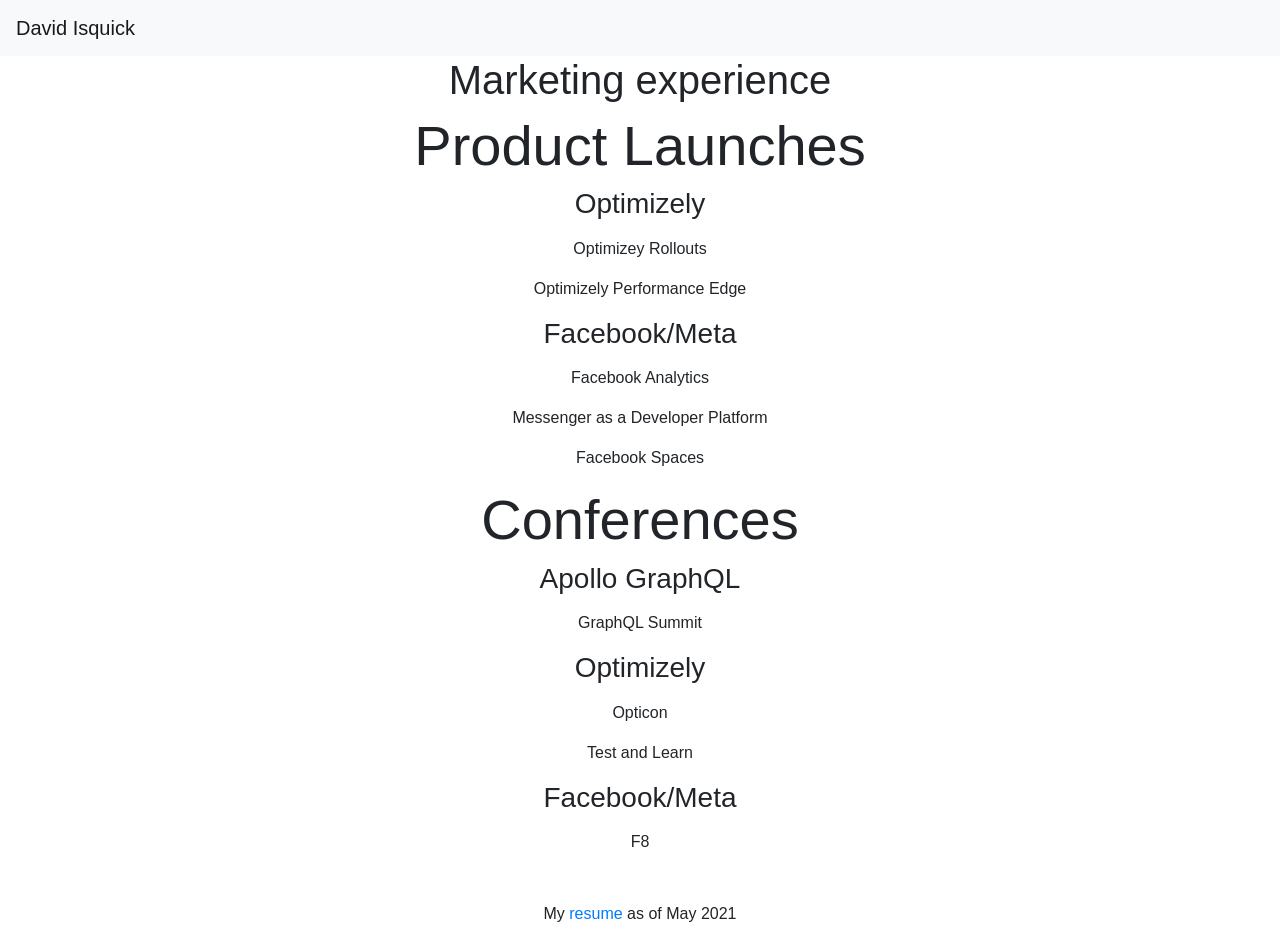
==== portfolio.html @ 33e8e1e3 "Update portfolio.html" ====
<!DOCTYPE html>
<html lang="en-US">
<head>
<title>David Isquick - Product Marketing Leader - Portfolio</title>
<meta charset="UTF-8">
<meta name="viewport" content="width=device-width, initial-scale=1">

<link rel="canonical" href="http://davidisquick.com/" />

<!-- Jetpack Open Graph Tags -->
<meta property="og:type" content="website" />
<meta property="og:title" content="David Isquick" />
<meta property="og:url" content="http://davidisquick.com/" />
<meta property="og:site_name" content="David Isquick" />
<meta property="og:image" content="/opengraph.jpg" />
<meta property="og:locale" content="en_US" />
 <!-- Bootstrap CSS -->
 <link rel="stylesheet" href="https://cdn.jsdelivr.net/npm/bootstrap@4.6.1/dist/css/bootstrap.min.css" integrity="sha384-zCbKRCUGaJDkqS1kPbPd7TveP5iyJE0EjAuZQTgFLD2ylzuqKfdKlfG/eSrtxUkn" crossorigin="anonymous"> 
<nav class="navbar navbar-light bg-light">
    <a class="navbar-brand" href="/">David Isquick</a>
    <!--  <a class="nav-link" href="#">My work</a> -->

  </nav>
<!-- Global site tag (gtag.js) - Google Analytics -->
<script async src="https://www.googletagmanager.com/gtag/js?id=G-Y3Y4WD82JZ"></script>
<script>
  window.dataLayer = window.dataLayer || [];
  function gtag(){dataLayer.push(arguments);}
  gtag('js', new Date());

  gtag('config', 'G-Y3Y4WD82JZ');
</script>
</head>
<body>
	<div class="container-fluid">
        <div class="row">
            <div class="col-lg text-center">
		    <h1> Marketing experience</h1>
		    
		    <h2 class="display-4">Product Launches</h2>
		 
		    
		    <h3>Optimizely</h3>
		    <p class="mt-3">Optimizey Rollouts<br /></p>
		    <p class="mt-3">Optimizely Performance Edge <br /></p>
		    
		    <h3>Facebook/Meta</h3>
		    <p class="mt-3">Facebook Analytics<br /></p>
		    <p class="mt-3">Messenger as a Developer Platform<br /></p>
		    <p class="mt-3">Facebook Spaces <br /></p>
		    
		    <h2 class="display-4">Conferences</h1>
		    
		    <h3>Apollo GraphQL</h2>
		    <p class="mt-3">GraphQL Summit<br /></p>
		 
		    
		    <h3>Optimizely</h2>
		    <p class="mt-3">Opticon<br /></p>
		    <p class="mt-3">Test and Learn <br /></p>
		    
		    <h3>Facebook/Meta</h2>
		    <p class="mt-3">F8<br /></p>


       
			<p class="mt-5">My <a href="/isquick-resume-may-2021.pdf" target="_blank">resume</a> as of May 2021</p>
            </div>
        </div>
  </div>
    <!-- Optional JavaScript -->
    <!-- jQuery first, then Popper.js, then Bootstrap JS -->
    <script src="https://code.jquery.com/jquery-3.3.1.slim.min.js" integrity="sha384-q8i/X+965DzO0rT7abK41JStQIAqVgRVzpbzo5smXKp4YfRvH+8abtTE1Pi6jizo" crossorigin="anonymous"></script>
    <script src="https://cdn.jsdelivr.net/npm/popper.js@1.14.7/dist/umd/popper.min.js" integrity="sha384-UO2eT0CpHqdSJQ6hJty5KVphtPhzWj9WO1clHTMGa3JDZwrnQq4sF86dIHNDz0W1" crossorigin="anonymous"></script>
    <script src="https://cdn.jsdelivr.net/npm/bootstrap@4.3.1/dist/js/bootstrap.min.js" integrity="sha384-JjSmVgyd0p3pXB1rRibZUAYoIIy6OrQ6VrjIEaFf/nJGzIxFDsf4x0xIM+B07jRM" crossorigin="anonymous"></script>
 
</body>
</html>
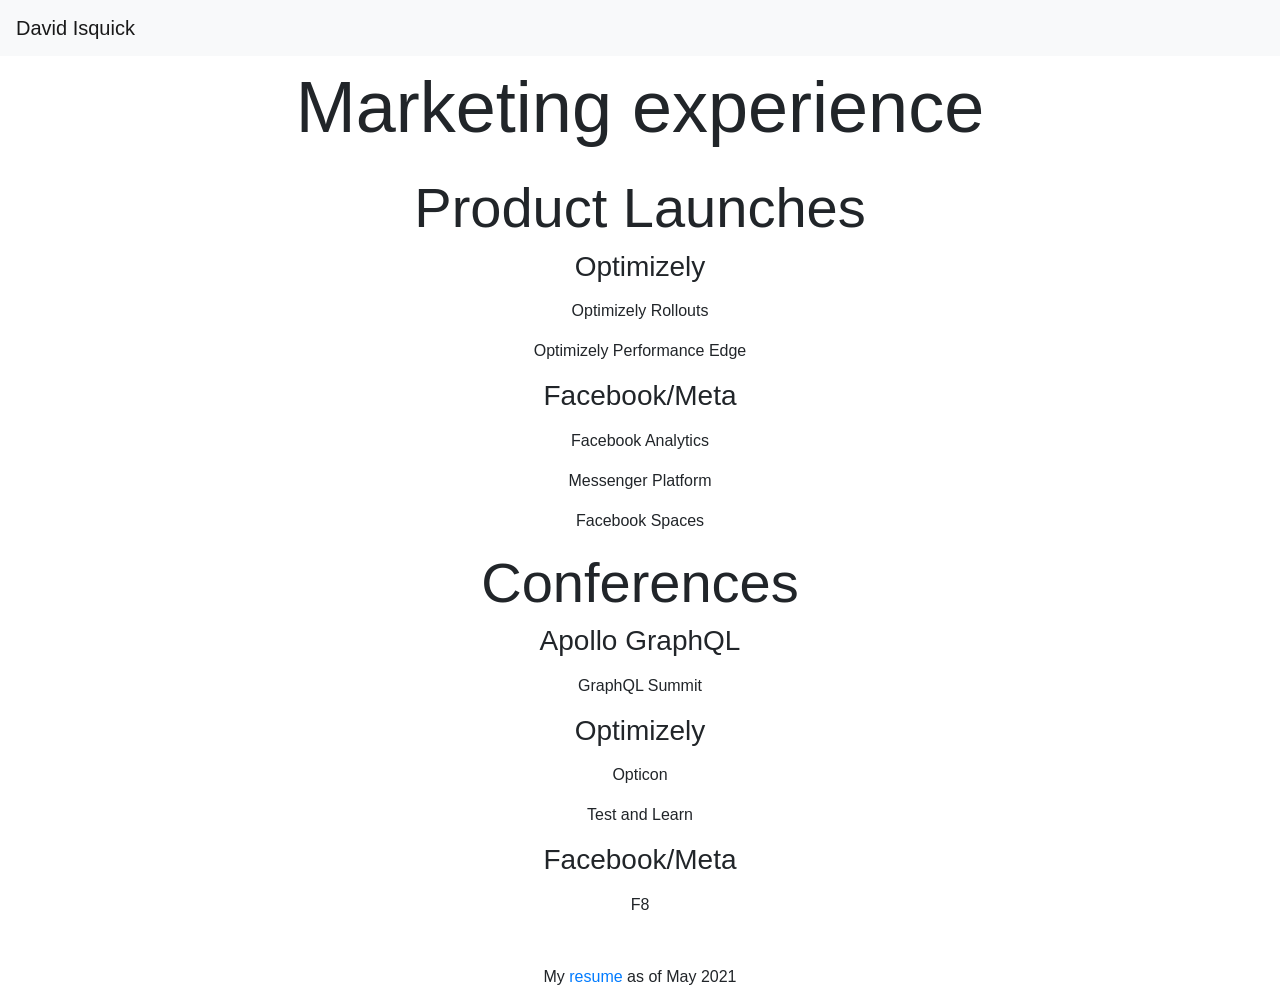
==== commit 5f36b75a: "Update portfolio.html" ====
--- a/portfolio.html
+++ b/portfolio.html
@@ -36,18 +36,17 @@
 	<div class="container-fluid">
         <div class="row">
             <div class="col-lg text-center">
-		    <h1> Marketing experience</h1>
-		    
-		    <h2 class="display-4">Product Launches</h2>
+		    <h1 class="display-3 mt-2"> Marketing experience</h1>		    
+		    <h2 class="display-4 mt-4">Product Launches</h2>
 		 
 		    
 		    <h3>Optimizely</h3>
-		    <p class="mt-3">Optimizey Rollouts<br /></p>
+		    <p class="mt-3">Optimizely Rollouts<br /></p>
 		    <p class="mt-3">Optimizely Performance Edge <br /></p>
 		    
 		    <h3>Facebook/Meta</h3>
 		    <p class="mt-3">Facebook Analytics<br /></p>
-		    <p class="mt-3">Messenger as a Developer Platform<br /></p>
+		    <p class="mt-3">Messenger Platform<br /></p>
 		    <p class="mt-3">Facebook Spaces <br /></p>
 		    
 		    <h2 class="display-4">Conferences</h1>
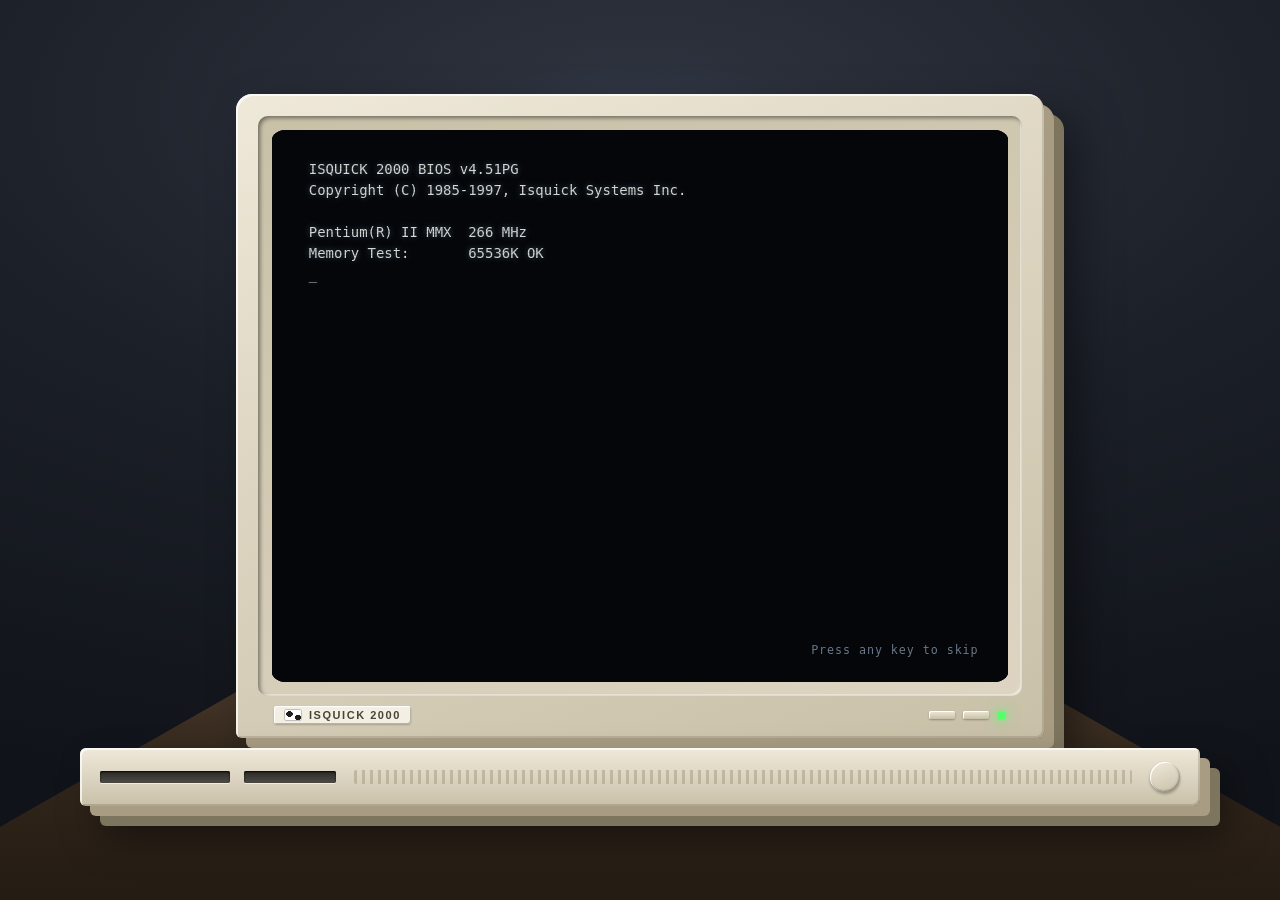
==== commit 94cbf640: "Replace site with retro desktop design - New index.html and portfolio.html driven by retro.css and d" ====
--- a/portfolio.html
+++ b/portfolio.html
@@ -1,78 +1,345 @@
-
 <!DOCTYPE html>
 <html lang="en-US">
 <head>
-<title>David Isquick - Product Marketing Leader - Portfolio</title>
 <meta charset="UTF-8">
 <meta name="viewport" content="width=device-width, initial-scale=1">
-
-<link rel="canonical" href="http://davidisquick.com/" />
-
-<!-- Jetpack Open Graph Tags -->
+<title>Portfolio — David Isquick</title>
+<meta name="description" content="Product marketing work by David Isquick: GTM launches and programs at Mintlify, Roblox, Apollo GraphQL, Optimizely, and Facebook.">
+
+<link rel="canonical" href="https://www.davidisquick.com/portfolio" />
+<link rel="icon" href="data:image/svg+xml,<svg xmlns='http://www.w3.org/2000/svg' viewBox='0 0 32 32'><rect width='32' height='32' fill='%23008080'/><rect x='4' y='6' width='24' height='16' rx='1' fill='%23ded9ca'/><rect x='6' y='8' width='20' height='12' fill='%232a6fb0'/><rect x='12' y='23' width='8' height='3' fill='%23ded9ca'/></svg>">
+
 <meta property="og:type" content="website" />
-<meta property="og:title" content="David Isquick" />
-<meta property="og:url" content="http://davidisquick.com/" />
+<meta property="og:title" content="Portfolio — David Isquick" />
+<meta property="og:description" content="GTM launches and programs at Mintlify, Roblox, Apollo GraphQL, Optimizely, and Facebook." />
+<meta property="og:url" content="https://www.davidisquick.com/portfolio" />
 <meta property="og:site_name" content="David Isquick" />
-<meta property="og:image" content="/opengraph.jpg" />
+<meta property="og:image" content="https://www.davidisquick.com/opengraph.jpg" />
 <meta property="og:locale" content="en_US" />
- <!-- Bootstrap CSS -->
- <link rel="stylesheet" href="https://cdn.jsdelivr.net/npm/bootstrap@4.6.1/dist/css/bootstrap.min.css" integrity="sha384-zCbKRCUGaJDkqS1kPbPd7TveP5iyJE0EjAuZQTgFLD2ylzuqKfdKlfG/eSrtxUkn" crossorigin="anonymous"> 
-<nav class="navbar navbar-light bg-light">
-    <a class="navbar-brand" href="/">David Isquick</a>
-    <!--  <a class="nav-link" href="#">My work</a> -->
-
-  </nav>
-<!-- Global site tag (gtag.js) - Google Analytics -->
+
+<link rel="stylesheet" href="retro.css">
+
 <script async src="https://www.googletagmanager.com/gtag/js?id=G-Y3Y4WD82JZ"></script>
 <script>
   window.dataLayer = window.dataLayer || [];
   function gtag(){dataLayer.push(arguments);}
   gtag('js', new Date());
-
   gtag('config', 'G-Y3Y4WD82JZ');
 </script>
 </head>
-<body>
-	<div class="container-fluid">
-        <div class="row">
-            <div class="col-lg text-center">
-		    <h1 class="display-3 mt-2"> Marketing experience</h1>		    
-		    <h2 class="display-4 mt-4">Product Launches</h2>
-		 
-		    
-		    <h3>Optimizely</h3>
-		    <p class="mt-3">Optimizely Rollouts<br /></p>
-		    <p class="mt-3">Optimizely Performance Edge <br /></p>
-		    
-		    <h3>Facebook/Meta</h3>
-		    <p class="mt-3">Facebook Analytics<br /></p>
-		    <p class="mt-3">Messenger Platform<br /></p>
-		    <p class="mt-3">Facebook Spaces <br /></p>
-		    
-		    <h2 class="display-4">Conferences</h1>
-		    
-		    <h3>Apollo GraphQL</h2>
-		    <p class="mt-3">GraphQL Summit<br /></p>
-		 
-		    
-		    <h3>Optimizely</h2>
-		    <p class="mt-3">Opticon<br /></p>
-		    <p class="mt-3">Test and Learn <br /></p>
-		    
-		    <h3>Facebook/Meta</h2>
-		    <p class="mt-3">F8<br /></p>
-
-
-       
-			<p class="mt-5">My <a href="/isquick-resume-may-2021.pdf" target="_blank">resume</a> as of May 2021</p>
-            </div>
-        </div>
-  </div>
-    <!-- Optional JavaScript -->
-    <!-- jQuery first, then Popper.js, then Bootstrap JS -->
-    <script src="https://code.jquery.com/jquery-3.3.1.slim.min.js" integrity="sha384-q8i/X+965DzO0rT7abK41JStQIAqVgRVzpbzo5smXKp4YfRvH+8abtTE1Pi6jizo" crossorigin="anonymous"></script>
-    <script src="https://cdn.jsdelivr.net/npm/popper.js@1.14.7/dist/umd/popper.min.js" integrity="sha384-UO2eT0CpHqdSJQ6hJty5KVphtPhzWj9WO1clHTMGa3JDZwrnQq4sF86dIHNDz0W1" crossorigin="anonymous"></script>
-    <script src="https://cdn.jsdelivr.net/npm/bootstrap@4.3.1/dist/js/bootstrap.min.js" integrity="sha384-JjSmVgyd0p3pXB1rRibZUAYoIIy6OrQ6VrjIEaFf/nJGzIxFDsf4x0xIM+B07jRM" crossorigin="anonymous"></script>
- 
+<body data-page="portfolio">
+
+<h1 class="visually-hidden">Portfolio — David Isquick</h1>
+
+<noscript>
+	<div class="noscript">
+		<h2>Portfolio — David Isquick</h2>
+		<p><strong>Mintlify.</strong> GTM launch framework with tiering models and lifecycle milestones;
+		positioning and keynote content for tier-1 campaigns including the 2026 State of Knowledge Report;
+		messaging and GTM for the AI pricing rollout.</p>
+		<p><strong>Roblox.</strong> GTM for the generative AI suite including the AI Assistant, with 3X
+		year-over-year adoption growth; RDC Creator Keynote content strategy at a record 98% satisfaction.</p>
+		<p><strong>Apollo GraphQL.</strong> Enterprise GTM motion, pitch deck, and outreach sequences that
+		drove 4X revenue in two years; GraphQL Summit as the top pipeline driver.</p>
+		<p><strong>Optimizely.</strong> Launched Optimizely Rollouts and grew it 619% year over year;
+		first developer marketing hire.</p>
+		<p><strong>Facebook.</strong> Grew Facebook Analytics past 800K users; launched Facebook Spaces.</p>
+		<p><a href="index.html">Home</a> &middot; <a href="resume.pdf">Resume (PDF)</a></p>
+	</div>
+</noscript>
+
+<div class="scene">
+	<div class="rig">
+		<div class="monitor">
+			<div class="monitor__bezel">
+				<div class="screen">
+
+					<section class="layer boot" id="boot" aria-label="System startup">
+						<pre class="boot__text" id="boot-text"></pre>
+						<p class="boot__skip">Press any key to skip</p>
+					</section>
+
+					<section class="layer splash" id="splash" hidden aria-label="Loading">
+						<p class="splash__logo">Isquick<span>96</span></p>
+						<p class="splash__sub">Product Marketing Edition</p>
+						<div class="splash__bar"><div class="splash__fill" id="splash-fill"></div></div>
+					</section>
+
+					<section class="layer desktop" id="desktop" hidden aria-label="Desktop"></section>
+
+					<div class="crt" aria-hidden="true"></div>
+				</div>
+			</div>
+
+			<div class="monitor__chin">
+				<span class="badge"><span class="badge__cow" aria-hidden="true"></span>Isquick 2000</span>
+				<span class="knobs" aria-hidden="true">
+					<span class="knob"></span>
+					<span class="knob"></span>
+					<span class="led"></span>
+				</span>
+			</div>
+		</div>
+
+		<div class="case" aria-hidden="true">
+			<span class="drives">
+				<span class="slot slot--cd"></span>
+				<span class="slot slot--floppy"></span>
+			</span>
+			<span class="vents"></span>
+			<span class="power-btn"></span>
+		</div>
+	</div>
+</div>
+
+<!-- ---------- desktop icons ---------- -->
+<ul id="icons-source" hidden>
+	<li data-icon="home" data-label="Home" data-href="index.html"></li>
+	<li data-icon="case" data-label="Portfolio" data-window="portfolio"></li>
+	<li data-icon="pdf" data-label="Resume.pdf" data-window="resume"></li>
+	<li data-icon="folder" data-label="Work Samples" data-window="samples"></li>
+	<li data-icon="folder" data-label="How I Work" data-window="method"></li>
+	<li data-icon="globe" data-label="Find Me Online" data-window="contact"></li>
+</ul>
+
+<!-- ---------- start menu ---------- -->
+<ul id="startmenu-source" hidden>
+	<li data-icon="home" data-label="Home" data-href="index.html"></li>
+	<li data-icon="case" data-label="Portfolio" data-window="portfolio"></li>
+	<li data-icon="pdf" data-label="Resume" data-window="resume"></li>
+	<li data-icon="folder" data-label="Work Samples" data-window="samples"></li>
+	<li data-icon="folder" data-label="How I Work" data-window="method"></li>
+	<li data-icon="floppy" data-label="Download Resume (PDF)" data-href="resume.pdf" data-external></li>
+</ul>
+
+<!-- ---------- window contents ---------- -->
+<div id="windows-source" hidden>
+
+	<article data-id="portfolio" data-title="Portfolio" data-icon="case" data-open data-max
+	         data-menu="File|Edit|View|Help" data-status="5 objects|Sorted by most recent"
+	         data-w="760" data-h="580" data-x="130" data-y="24">
+		<h2>Portfolio</h2>
+		<p class="kicker">Launches, narratives, and the teams behind them</p>
+		<p class="lede">Twelve-plus years of product marketing across AI, developer platforms, and enterprise
+		SaaS. Each folder below is a program I owned end to end &#8212; positioning through to the sales motion.</p>
+
+		<ul class="files">
+			<li>
+				<svg viewBox="0 0 32 32" aria-hidden="true"><use href="#i-folder"/></svg>
+				<div>
+					<h3>Mintlify &#8212; Launch framework and AI pricing narrative</h3>
+					<p class="meta">Principal Product Marketer &middot; Aug 2026 &ndash; Present</p>
+					<p>Built the GTM launch framework from scratch, introducing tiering models and lifecycle
+					milestones so PM and PMM run launches the same way every time. Led positioning, keynote
+					content, and multi-channel marketing for tier-1 campaigns including the 2026 State of
+					Knowledge Report, and defined the positioning pillars and GTM strategy behind the new AI
+					pricing rollout. Stood up enterprise sales enablement and analyst briefings, and kicked off
+					Win/Loss research and buyer journey gap assessments.</p>
+					<p class="tags"><span class="tag">Launch tiering</span><span class="tag">AI pricing</span><span class="tag">Analyst relations</span><span class="tag">Enablement</span></p>
+				</div>
+			</li>
+
+			<li>
+				<svg viewBox="0 0 32 32" aria-hidden="true"><use href="#i-folder"/></svg>
+				<div>
+					<h3>Roblox &#8212; Generative AI suite and the creator ecosystem</h3>
+					<p class="meta">Head of Product Marketing, Creator and AI &middot; Apr 2023 &ndash; Jul 2026</p>
+					<p>Orchestrated GTM for Roblox&#8217;s generative AI suite, including the launch of the AI
+					Assistant, and grew product adoption 3X year over year. Directly managed a team of four PMMs
+					covering messaging, naming, and product insights across the end-to-end creator ecosystem:
+					Creation Tools, Engine, and Analytics. Ran content strategy for the RDC Creator Keynote,
+					which hit a record 98% satisfaction rate.</p>
+					<p class="tags"><span class="tag">Generative AI</span><span class="tag">3X adoption</span><span class="tag">Keynote strategy</span><span class="tag">Team of 4</span></p>
+				</div>
+			</li>
+
+			<li>
+				<svg viewBox="0 0 32 32" aria-hidden="true"><use href="#i-folder"/></svg>
+				<div>
+					<h3>Apollo GraphQL &#8212; Enterprise GTM and 4X revenue</h3>
+					<p class="meta">Director of Product Marketing &middot; Dec 2020 &ndash; Dec 2022</p>
+					<p>Developed the enterprise go-to-market motion and messaging alongside sales leadership,
+					creating the pitch deck and outreach sequences that drove 4X revenue in two years. Built the
+					PMM function with four direct reports across messaging, launches, competitive analysis, and
+					enablement. Created the ideal customer profile and an account-based marketing strategy with
+					marketing ops to prioritize the highest-propensity accounts, and led content for GraphQL
+					Summit &#8212; the single largest pipeline driver of any marketing activity.</p>
+					<p class="tags"><span class="tag">Enterprise GTM</span><span class="tag">4X revenue</span><span class="tag">ICP &amp; ABM</span><span class="tag">GraphQL Summit</span></p>
+				</div>
+			</li>
+
+			<li>
+				<svg viewBox="0 0 32 32" aria-hidden="true"><use href="#i-folder"/></svg>
+				<div>
+					<h3>Optimizely &#8212; Rollouts freemium launch and developer GTM</h3>
+					<p class="meta">Director, then Senior Manager, Product Marketing &middot; May 2017 &ndash; Nov 2020</p>
+					<p>As the first developer-focused marketing hire, built the developer go-to-market strategy
+					across blog, content, and events. Launched the freemium product Optimizely Rollouts in 2019
+					and grew it 619% year over year, then drove adoption up another 57% through content, nurture,
+					and A/B testing. Later led a team of PMMs on integrated pipeline campaigns, owned content for
+					the 2020 conferences attended by 4,000+ prospects, and built the GTM plan for strategic AWS
+					and Microsoft integrations.</p>
+					<p class="tags"><span class="tag">Freemium launch</span><span class="tag">619% growth</span><span class="tag">Developer marketing</span><span class="tag">Partner GTM</span></p>
+				</div>
+			</li>
+
+			<li>
+				<svg viewBox="0 0 32 32" aria-hidden="true"><use href="#i-folder"/></svg>
+				<div>
+					<h3>Facebook &#8212; Analytics to 800K users, and a VR first</h3>
+					<p class="meta">Product Marketing Manager, Developer Marketing &middot; Nov 2012 &ndash; Apr 2017</p>
+					<p>Brought Facebook Analytics to market and grew it past 800K users through webinars, email,
+					social, blogs, events, whitepapers, press and analyst briefings, the product website, and ads.
+					Also brought Facebook Spaces to market, Facebook&#8217;s first social VR app. Earlier, as a
+					Client Solutions Manager, led ad strategy for top travel clients and grew the leading travel
+					client&#8217;s spend by over $7M year over year.</p>
+					<p class="tags"><span class="tag">800K users</span><span class="tag">Social VR launch</span><span class="tag">Developer marketing</span></p>
+				</div>
+			</li>
+		</ul>
+
+		<h3>Also launched</h3>
+		<p>Optimizely Performance Edge &middot; Messenger Platform &middot; Facebook Spaces &middot;
+		Optimizely Rollouts &middot; Facebook Analytics</p>
+
+		<h3>Conferences</h3>
+		<p>GraphQL Summit (Apollo GraphQL) &middot; RDC Creator Keynote (Roblox) &middot;
+		Opticon and Test and Learn (Optimizely) &middot; F8 (Facebook)</p>
+
+		<p class="note">Open the Work Samples folder for pages, collateral, and writing, or
+		<a href="resume.pdf">read the resume</a>.</p>
+	</article>
+
+	<article data-id="samples" data-title="Work Samples" data-icon="folder"
+	         data-menu="File|Edit|View|Help" data-status="6 objects|PDF"
+	         data-w="560" data-h="450" data-x="170" data-y="52">
+		<h2>Work Samples</h2>
+		<p class="lede">Pages, launch collateral, and writing I produced or directed.</p>
+		<ul class="files">
+			<li>
+				<svg viewBox="0 0 32 32" aria-hidden="true"><use href="#i-pdf"/></svg>
+				<div>
+					<h3><a href="/Optimizely%20Rollouts%20Product%20Page.pdf" target="_blank" rel="noopener">Optimizely Rollouts product page</a></h3>
+					<p class="meta">Optimizely &middot; Product page</p>
+				</div>
+			</li>
+			<li>
+				<svg viewBox="0 0 32 32" aria-hidden="true"><use href="#i-pdf"/></svg>
+				<div>
+					<h3><a href="/Optimizely%20Home%20Page.pdf" target="_blank" rel="noopener">Optimizely home page</a></h3>
+					<p class="meta">Optimizely &middot; Homepage messaging</p>
+				</div>
+			</li>
+			<li>
+				<svg viewBox="0 0 32 32" aria-hidden="true"><use href="#i-pdf"/></svg>
+				<div>
+					<h3><a href="/Whitepaper_Getting_Started_with_Product_Experimentation.pdf" target="_blank" rel="noopener">Getting Started with Product Experimentation</a></h3>
+					<p class="meta">Optimizely &middot; Whitepaper</p>
+				</div>
+			</li>
+			<li>
+				<svg viewBox="0 0 32 32" aria-hidden="true"><use href="#i-pdf"/></svg>
+				<div>
+					<h3><a href="/stop_launching_start_rolling_out.pdf" target="_blank" rel="noopener">Stop Launching, Start Rolling Out</a></h3>
+					<p class="meta">Blog post</p>
+				</div>
+			</li>
+			<li>
+				<svg viewBox="0 0 32 32" aria-hidden="true"><use href="#i-pdf"/></svg>
+				<div>
+					<h3><a href="/Facebook%20Analytics%20Home%20Page.pdf" target="_blank" rel="noopener">Facebook Analytics home page</a></h3>
+					<p class="meta">Facebook &middot; Product page</p>
+				</div>
+			</li>
+			<li>
+				<svg viewBox="0 0 32 32" aria-hidden="true"><use href="#i-pdf"/></svg>
+				<div>
+					<h3><a href="/Optimizely%20Getting%20Started%20with%20Product%20Experimentation.pdf" target="_blank" rel="noopener">Getting Started with Product Experimentation</a></h3>
+					<p class="meta">Optimizely &middot; Guide</p>
+				</div>
+			</li>
+		</ul>
+		<p class="note">These files live at the site root on davidisquick.com, so the links resolve once
+		the site is deployed.</p>
+	</article>
+
+	<article data-id="method" data-title="How I Work" data-icon="folder"
+	         data-menu="File|Edit|View|Help" data-status="Ready|4 notes"
+	         data-w="520" data-h="430" data-x="190" data-y="70">
+		<h2>How I Work</h2>
+		<p class="lede">The pattern underneath the launches above.</p>
+		<h3>Start with the buyer, not the feature</h3>
+		<p>Ideal customer profile first, then messaging. At Apollo that meant an ICP and ABM strategy built with
+		marketing ops before a single sequence went out.</p>
+		<h3>Make launches repeatable</h3>
+		<p>Tiering models and lifecycle milestones turn launches from heroics into a process PM and PMM can run
+		together, which is what the Mintlify framework is for.</p>
+		<h3>Developers notice when you respect them</h3>
+		<p>Freemium products, honest docs, and real technical content beat campaign volume. Rollouts grew 619%
+		year over year on that premise.</p>
+		<h3>Enable the people who carry the story</h3>
+		<p>Pitch decks, sequences, and analyst briefings are where positioning either survives contact with the
+		market or quietly dies.</p>
+	</article>
+
+	<article data-id="resume" data-title="Resume.pdf" data-icon="pdf"
+	         data-menu="File|View|Help" data-status="resume.pdf|2 pages|PDF"
+	         data-w="680" data-h="560" data-x="220" data-y="46">
+		<h2>Resume</h2>
+		<div class="toolbar">
+			<a class="btn95" href="resume.pdf" download>Download PDF</a>
+			<a class="btn95" href="resume.pdf" target="_blank" rel="noopener">Open in new tab</a>
+		</div>
+		<iframe class="pdf-frame" src="resume.pdf#view=FitH" title="David Isquick resume, PDF preview"></iframe>
+		<p class="note">Preview not loading? <a href="resume.pdf">Open the PDF directly</a>.</p>
+	</article>
+
+	<article data-id="contact" data-title="Find Me Online" data-icon="globe"
+	         data-menu="File|Edit|Go|Help" data-status="4 shortcuts|Connected"
+	         data-w="440" data-h="380" data-x="300" data-y="130">
+		<h2>Find Me Online</h2>
+		<p>Happy to talk positioning, developer marketing, or how to make an AI launch land.</p>
+		<ul class="files">
+			<li>
+				<svg viewBox="0 0 32 32" aria-hidden="true"><use href="#i-mail"/></svg>
+				<div>
+					<h3><a href="mailto:david.isquick@gmail.com">david.isquick@gmail.com</a></h3>
+					<p class="meta">Email</p>
+				</div>
+			</li>
+			<li>
+				<svg viewBox="0 0 32 32" aria-hidden="true"><use href="#i-globe"/></svg>
+				<div>
+					<h3><a href="https://www.linkedin.com/in/davidisquick" target="_blank" rel="noopener">linkedin.com/in/davidisquick</a></h3>
+					<p class="meta">LinkedIn</p>
+				</div>
+			</li>
+			<li>
+				<svg viewBox="0 0 32 32" aria-hidden="true"><use href="#i-globe"/></svg>
+				<div>
+					<h3><a href="https://github.com/isquick82" target="_blank" rel="noopener">github.com/isquick82</a></h3>
+					<p class="meta">GitHub</p>
+				</div>
+			</li>
+			<li>
+				<svg viewBox="0 0 32 32" aria-hidden="true"><use href="#i-globe"/></svg>
+				<div>
+					<h3><a href="https://twitter.com/isquick" target="_blank" rel="noopener">twitter.com/isquick</a></h3>
+					<p class="meta">Twitter</p>
+				</div>
+			</li>
+			<li>
+				<svg viewBox="0 0 32 32" aria-hidden="true"><use href="#i-globe"/></svg>
+				<div>
+					<h3><a href="https://stackoverflow.com/users/1480751/david-isquick" target="_blank" rel="noopener">Stack Overflow</a></h3>
+					<p class="meta">Stack Overflow</p>
+				</div>
+			</li>
+		</ul>
+	</article>
+
+</div>
+
+<script src="desktop.js"></script>
 </body>
 </html>
--- a/retro.css
+++ b/retro.css
@@ -0,0 +1,901 @@
+/* ==========================================================================
+   Retro desktop shell — a mid-90s beige tower + CRT, rendered in 2.5D.
+   The screen surface itself is never 3D-transformed so pointer math for
+   window dragging stays exact.
+   ========================================================================== */
+
+:root {
+	--beige-1: #efe9da;
+	--beige-2: #ddd5c1;
+	--beige-3: #c9c0a8;
+	--beige-4: #a89d83;
+	--beige-5: #7e755f;
+	--beige-6: #57503f;
+
+	--face: #c3c7cb;
+	--face-lt: #dfe3e6;
+	--face-hi: #ffffff;
+	--face-sh: #878b8f;
+	--face-dk: #000000;
+
+	--title-a: #000082;
+	--title-b: #1084d0;
+	--title-ia: #7b7b7b;
+	--title-ib: #b4b4b4;
+
+	--teal: #008080;
+	--selection: #000082;
+
+	--ui-font: Tahoma, "Segoe UI", Verdana, Geneva, sans-serif;
+	--mono-font: "Lucida Console", "Cascadia Mono", "DejaVu Sans Mono", monospace;
+
+	--taskbar-h: 34px;
+}
+
+* { box-sizing: border-box; }
+
+/* several components set display explicitly, which would otherwise win */
+[hidden] { display: none !important; }
+
+html, body {
+	height: 100%;
+}
+
+body {
+	margin: 0;
+	background: #14161c;
+	font-family: var(--ui-font);
+	color: #111;
+	overflow: hidden;
+}
+
+/* ---------- the room ------------------------------------------------------ */
+
+.scene {
+	position: relative;
+	height: 100%;
+	display: grid;
+	place-items: center;
+	padding: 2vh 2vw;
+	background:
+		radial-gradient(120% 80% at 50% 12%, #2f3440 0%, #1b1f27 48%, #101319 100%);
+	overflow: hidden;
+}
+
+/* warm CRT bloom thrown back onto the wall */
+.scene::before {
+	content: "";
+	position: absolute;
+	left: 50%;
+	top: 38%;
+	width: 120vmin;
+	height: 90vmin;
+	transform: translate(-50%, -50%);
+	background: radial-gradient(closest-side, rgba(120, 190, 255, 0.16), transparent 70%);
+	pointer-events: none;
+}
+
+/* desk plane, receding for a bit of depth */
+.scene::after {
+	content: "";
+	position: absolute;
+	inset: auto 0 0 0;
+	height: 26vh;
+	background:
+		linear-gradient(180deg, #4a3a2b 0%, #33271c 40%, #241b13 100%);
+	clip-path: polygon(-10% 100%, 110% 100%, 78% 0%, 22% 0%);
+	pointer-events: none;
+}
+
+.rig {
+	position: relative;
+	z-index: 1;
+	display: flex;
+	flex-direction: column;
+	align-items: center;
+}
+
+/* ---------- monitor ------------------------------------------------------- */
+
+.monitor {
+	position: relative;
+	width: min(92vw, 1020px, calc((84vh - 150px) * 4 / 3));
+	min-width: 280px;
+	padding: 22px 22px 0;
+	border-radius: 16px 16px 6px 6px;
+	background:
+		linear-gradient(160deg, var(--beige-1) 0%, var(--beige-2) 42%, var(--beige-3) 100%);
+	/* stepped solid offsets read as an extruded slab rather than a flat shadow */
+	box-shadow:
+		inset 2px 2px 0 rgba(255, 255, 255, 0.75),
+		inset -2px -2px 0 rgba(0, 0, 0, 0.12),
+		10px 10px 0 var(--beige-4),
+		20px 20px 0 var(--beige-5),
+		26px 26px 48px rgba(0, 0, 0, 0.55);
+}
+
+.monitor__bezel {
+	position: relative;
+	padding: 14px;
+	border-radius: 10px;
+	background: linear-gradient(160deg, var(--beige-3), var(--beige-2));
+	box-shadow:
+		inset 2px 2px 4px rgba(0, 0, 0, 0.45),
+		inset -2px -2px 0 rgba(255, 255, 255, 0.5);
+}
+
+/* ---------- screen -------------------------------------------------------- */
+
+.screen {
+	position: relative;
+	aspect-ratio: 4 / 3;
+	border-radius: 14px / 10px;
+	background: #05070a;
+	overflow: hidden;
+	box-shadow:
+		inset 0 0 14px rgba(0, 0, 0, 0.95),
+		inset 0 0 60px rgba(0, 0, 0, 0.7);
+}
+
+.layer {
+	position: absolute;
+	inset: 0;
+}
+
+.layer[hidden] { display: none; }
+
+/* glass: scanlines, curvature vignette, glare */
+.crt {
+	position: absolute;
+	inset: 0;
+	pointer-events: none;
+	z-index: 60;
+	border-radius: inherit;
+	background:
+		linear-gradient(120deg, rgba(255, 255, 255, 0.11) 0%, rgba(255, 255, 255, 0.04) 22%, transparent 46%),
+		repeating-linear-gradient(0deg, rgba(0, 0, 0, 0.16) 0 1px, transparent 1px 3px),
+		radial-gradient(130% 120% at 50% 50%, transparent 58%, rgba(0, 0, 0, 0.55) 100%);
+	mix-blend-mode: multiply;
+	opacity: 0.85;
+}
+
+.crt::after {
+	content: "";
+	position: absolute;
+	inset: 0;
+	background: rgba(150, 220, 255, 0.05);
+	animation: flicker 5.5s steps(2, end) infinite;
+}
+
+@keyframes flicker {
+	0%, 96%, 100% { opacity: 0.35; }
+	97% { opacity: 0.9; }
+	98% { opacity: 0.2; }
+}
+
+/* ---------- monitor chin + case ------------------------------------------- */
+
+.monitor__chin {
+	display: flex;
+	align-items: center;
+	justify-content: space-between;
+	gap: 12px;
+	padding: 10px 16px 14px;
+}
+
+.badge {
+	display: inline-flex;
+	align-items: center;
+	gap: 7px;
+	padding: 3px 10px;
+	border-radius: 3px;
+	background: #f3efe3;
+	box-shadow: inset 1px 1px 0 #fff, inset -1px -1px 0 rgba(0, 0, 0, 0.25), 0 1px 2px rgba(0, 0, 0, 0.2);
+	font-size: 11px;
+	font-weight: 700;
+	letter-spacing: 0.14em;
+	color: #4a4436;
+	text-transform: uppercase;
+}
+
+/* the cow-spot nod */
+.badge__cow {
+	width: 18px;
+	height: 12px;
+	border-radius: 2px;
+	background:
+		radial-gradient(closest-side, #221f1a 96%, transparent) 2px 2px / 7px 6px no-repeat,
+		radial-gradient(closest-side, #221f1a 96%, transparent) 11px 6px / 6px 5px no-repeat,
+		#fff;
+	box-shadow: inset 0 0 0 1px rgba(0, 0, 0, 0.25);
+}
+
+.knobs {
+	display: flex;
+	align-items: center;
+	gap: 8px;
+}
+
+.knob {
+	width: 26px;
+	height: 8px;
+	border-radius: 2px;
+	background: linear-gradient(180deg, var(--beige-1), var(--beige-3));
+	box-shadow: inset 1px 1px 0 #fff, 0 1px 2px rgba(0, 0, 0, 0.3);
+}
+
+.led {
+	width: 9px;
+	height: 9px;
+	border-radius: 50%;
+	background: #1d3b1f;
+	box-shadow: inset 0 0 2px #000;
+}
+
+body.is-on .led {
+	background: #56ff6a;
+	box-shadow: 0 0 8px #56ff6a, 0 0 18px rgba(86, 255, 106, 0.55);
+}
+
+.case {
+	position: relative;
+	width: min(96vw, 1120px);
+	margin-top: 10px;
+	padding: 14px 20px;
+	display: flex;
+	align-items: center;
+	justify-content: space-between;
+	gap: 18px;
+	border-radius: 6px;
+	background: linear-gradient(180deg, var(--beige-1), var(--beige-3));
+	box-shadow:
+		inset 2px 2px 0 rgba(255, 255, 255, 0.7),
+		inset -2px -2px 0 rgba(0, 0, 0, 0.14),
+		10px 10px 0 var(--beige-4),
+		20px 20px 0 var(--beige-5),
+		24px 26px 42px rgba(0, 0, 0, 0.55);
+}
+
+.drives {
+	display: flex;
+	align-items: center;
+	gap: 14px;
+}
+
+.slot {
+	height: 12px;
+	border-radius: 2px;
+	background: linear-gradient(180deg, #2b2a26, #4d4b44);
+	box-shadow: inset 0 1px 2px rgba(0, 0, 0, 0.9), 0 1px 0 rgba(255, 255, 255, 0.6);
+}
+
+.slot--floppy { width: 92px; }
+.slot--cd { width: 130px; }
+
+.vents {
+	flex: 1;
+	height: 14px;
+	border-radius: 2px;
+	background: repeating-linear-gradient(90deg, var(--beige-4) 0 3px, transparent 3px 8px);
+	opacity: 0.55;
+}
+
+.power-btn {
+	width: 30px;
+	height: 30px;
+	border-radius: 50%;
+	background: linear-gradient(160deg, var(--beige-1), var(--beige-3));
+	box-shadow: inset 1px 1px 0 #fff, inset -1px -1px 2px rgba(0, 0, 0, 0.35), 0 2px 3px rgba(0, 0, 0, 0.3);
+}
+
+/* ==========================================================================
+   Boot / POST
+   ========================================================================== */
+
+.boot {
+	padding: 4% 5%;
+	background: #04060a;
+	color: #d6d9d2;
+	font-family: var(--mono-font);
+	font-size: clamp(9px, 1.55vmin, 16px);
+	line-height: 1.5;
+	z-index: 10;
+}
+
+.boot__text {
+	margin: 0;
+	white-space: pre-wrap;
+	text-shadow: 0 0 6px rgba(190, 220, 255, 0.4);
+}
+
+.boot__text::after {
+	content: "_";
+	animation: blink 1s steps(1, end) infinite;
+}
+
+@keyframes blink { 50% { opacity: 0; } }
+
+.boot__skip {
+	position: absolute;
+	right: 4%;
+	bottom: 4%;
+	margin: 0;
+	color: #6d7b8d;
+	font-size: clamp(8px, 1.3vmin, 13px);
+	letter-spacing: 0.08em;
+}
+
+/* ---------- splash -------------------------------------------------------- */
+
+.splash {
+	display: grid;
+	place-content: center;
+	gap: 26px;
+	justify-items: center;
+	background: linear-gradient(170deg, #1f7ec4 0%, #0b4f8a 55%, #062f57 100%);
+	color: #fff;
+	z-index: 10;
+}
+
+.splash__logo {
+	font-size: clamp(22px, 5.4vmin, 58px);
+	font-weight: 800;
+	letter-spacing: 0.06em;
+	text-shadow: 3px 3px 0 rgba(0, 0, 0, 0.35);
+}
+
+.splash__logo span { color: #ffd34d; }
+
+.splash__sub {
+	margin: -14px 0 0;
+	font-size: clamp(9px, 1.7vmin, 15px);
+	letter-spacing: 0.34em;
+	text-transform: uppercase;
+	opacity: 0.85;
+}
+
+.splash__bar {
+	width: clamp(140px, 36vmin, 330px);
+	height: 16px;
+	padding: 2px;
+	background: #0a2a48;
+	box-shadow: inset 1px 1px 0 #000, inset -1px -1px 0 rgba(255, 255, 255, 0.35);
+}
+
+.splash__fill {
+	height: 100%;
+	width: 0;
+	background: repeating-linear-gradient(90deg, #ffd34d 0 10px, transparent 10px 13px);
+	transition: width 0.22s linear;
+}
+
+/* ==========================================================================
+   Desktop
+   ========================================================================== */
+
+.desktop {
+	z-index: 20;
+	background: var(--teal);
+	font-size: 12px;
+	user-select: none;
+}
+
+.desktop__area {
+	position: absolute;
+	inset: 0 0 var(--taskbar-h) 0;
+	overflow: hidden;
+}
+
+/* ---------- icons --------------------------------------------------------- */
+
+.icons {
+	position: absolute;
+	inset: 10px auto 10px 10px;
+	margin: 0;
+	padding: 0;
+	list-style: none;
+	display: grid;
+	grid-auto-flow: column;
+	grid-template-rows: repeat(auto-fill, 88px);
+	gap: 4px 10px;
+	align-content: start;
+}
+
+.icon {
+	width: 86px;
+	display: grid;
+	justify-items: center;
+	gap: 5px;
+	padding: 5px 3px;
+	border: 1px dotted transparent;
+	background: none;
+	color: #fff;
+	font: inherit;
+	text-align: center;
+	cursor: default;
+	text-decoration: none;
+}
+
+.icon svg {
+	width: 34px;
+	height: 34px;
+	filter: drop-shadow(1px 1px 0 rgba(0, 0, 0, 0.45));
+}
+
+.icon__label {
+	padding: 1px 3px;
+	line-height: 1.25;
+	text-shadow: 1px 1px 1px rgba(0, 0, 0, 0.7);
+	word-break: break-word;
+}
+
+.icon.is-selected .icon__label {
+	background: var(--selection);
+	text-shadow: none;
+}
+
+.icon.is-selected {
+	border-color: rgba(255, 255, 255, 0.85);
+}
+
+.icon:focus-visible {
+	outline: 2px solid #fff;
+	outline-offset: -2px;
+}
+
+/* ---------- windows ------------------------------------------------------- */
+
+.win {
+	position: absolute;
+	display: flex;
+	flex-direction: column;
+	min-width: 220px;
+	min-height: 120px;
+	padding: 3px;
+	background: var(--face);
+	box-shadow:
+		inset -1px -1px 0 var(--face-dk),
+		inset 1px 1px 0 var(--face-hi),
+		inset -2px -2px 0 var(--face-sh),
+		inset 2px 2px 0 var(--face-lt),
+		2px 2px 6px rgba(0, 0, 0, 0.4);
+}
+
+.win[hidden] { display: none; }
+
+.win.is-max {
+	inset: 0 !important;
+	width: auto !important;
+	height: auto !important;
+}
+
+.win__bar {
+	display: flex;
+	align-items: center;
+	gap: 6px;
+	padding: 3px 3px 3px 4px;
+	background: linear-gradient(90deg, var(--title-ia), var(--title-ib));
+	color: #d8d8d8;
+	cursor: default;
+}
+
+.win.is-active .win__bar {
+	background: linear-gradient(90deg, var(--title-a), var(--title-b));
+	color: #fff;
+}
+
+.win__bar svg { width: 16px; height: 16px; flex: none; }
+
+.win__title {
+	flex: 1;
+	font-size: 12px;
+	font-weight: 700;
+	white-space: nowrap;
+	overflow: hidden;
+	text-overflow: ellipsis;
+}
+
+.win__btns { display: flex; gap: 2px; }
+
+.btn95 {
+	display: grid;
+	place-items: center;
+	min-width: 18px;
+	height: 18px;
+	padding: 0 4px;
+	border: 0;
+	background: var(--face);
+	box-shadow:
+		inset -1px -1px 0 var(--face-dk),
+		inset 1px 1px 0 var(--face-hi),
+		inset -2px -2px 0 var(--face-sh),
+		inset 2px 2px 0 var(--face-lt);
+	color: #000;
+	font: 700 11px/1 var(--ui-font);
+	cursor: pointer;
+}
+
+.btn95:active,
+.btn95[aria-expanded="true"] {
+	box-shadow:
+		inset 1px 1px 0 var(--face-dk),
+		inset -1px -1px 0 var(--face-hi),
+		inset 2px 2px 0 var(--face-sh),
+		inset -2px -2px 0 var(--face-lt);
+	padding: 1px 3px 0 5px;
+}
+
+.btn95:focus-visible { outline: 1px dotted #000; outline-offset: -4px; }
+
+.win__menu {
+	display: flex;
+	gap: 14px;
+	padding: 2px 6px;
+	font-size: 12px;
+	color: #000;
+}
+
+.win__menu span { cursor: default; }
+.win__menu span::first-letter { text-decoration: underline; }
+
+.win__body {
+	flex: 1;
+	margin: 2px;
+	padding: 14px 16px;
+	background: #fff;
+	box-shadow:
+		inset 1px 1px 0 var(--face-sh),
+		inset -1px -1px 0 var(--face-hi),
+		inset 2px 2px 0 var(--face-dk),
+		inset -2px -2px 0 var(--face-lt);
+	overflow: auto;
+	user-select: text;
+	font-size: 13px;
+	line-height: 1.55;
+	color: #101010;
+}
+
+.win__body--plain {
+	background: var(--face);
+	box-shadow: none;
+	padding: 10px;
+}
+
+.win__status {
+	display: flex;
+	gap: 4px;
+	margin: 0 2px 1px;
+	font-size: 11px;
+	color: #222;
+}
+
+.win__status span {
+	padding: 2px 6px;
+	box-shadow: inset 1px 1px 0 var(--face-sh), inset -1px -1px 0 var(--face-hi);
+}
+
+.win__status span:first-child { flex: 1; }
+
+/* ---------- content typography ------------------------------------------- */
+
+.win__body h2 {
+	margin: 0 0 4px;
+	font-size: 17px;
+	letter-spacing: 0.01em;
+}
+
+.win__body h3 {
+	margin: 18px 0 4px;
+	font-size: 13px;
+	text-transform: uppercase;
+	letter-spacing: 0.09em;
+	color: #000082;
+}
+
+.win__body p { margin: 0 0 10px; }
+.win__body ul { margin: 0 0 10px; padding-left: 20px; }
+.win__body li { margin-bottom: 4px; }
+
+.win__body a { color: #0000c8; }
+.win__body a:hover { color: #cc523e; }
+
+.lede {
+	font-size: 13px;
+	color: #333;
+}
+
+.kicker {
+	margin: 0 0 12px;
+	font-size: 11px;
+	letter-spacing: 0.12em;
+	text-transform: uppercase;
+	color: #6a6a6a;
+}
+
+.toolbar {
+	display: flex;
+	flex-wrap: wrap;
+	gap: 8px;
+	align-items: center;
+	margin-bottom: 12px;
+	padding-bottom: 12px;
+	border-bottom: 1px solid #d5d5d5;
+}
+
+a.btn95 {
+	min-height: 24px;
+	padding: 0 12px;
+	color: #000;
+	text-decoration: none;
+	font-weight: 400;
+	font-size: 12px;
+}
+
+a.btn95:hover { color: #000; }
+
+.pdf-frame {
+	width: 100%;
+	height: min(560px, 60vh);
+	border: 0;
+	background: #7a7a7a;
+	box-shadow: inset 0 0 0 1px #9b9b9b;
+}
+
+.note {
+	margin: 10px 0 0;
+	font-size: 11.5px;
+	color: #666;
+}
+
+/* file-list rows, used by folders */
+.files {
+	margin: 0;
+	padding: 0;
+	list-style: none;
+}
+
+.files li {
+	display: flex;
+	gap: 12px;
+	padding: 10px 0;
+	border-bottom: 1px solid #e4e4e4;
+	margin: 0;
+}
+
+.files li:last-child { border-bottom: 0; }
+
+.files svg { width: 28px; height: 28px; flex: none; margin-top: 2px; }
+
+.files h3 { margin: 0 0 2px; color: #000; text-transform: none; letter-spacing: 0; font-size: 14px; }
+
+.files .meta {
+	margin: 0 0 6px;
+	font-size: 11px;
+	letter-spacing: 0.06em;
+	text-transform: uppercase;
+	color: #7a7a7a;
+}
+
+.files p { margin: 0 0 6px; }
+
+.tags { display: flex; flex-wrap: wrap; gap: 5px; }
+
+.tag {
+	padding: 1px 7px;
+	background: var(--face);
+	box-shadow: inset -1px -1px 0 var(--face-sh), inset 1px 1px 0 var(--face-hi);
+	font-size: 11px;
+	color: #202020;
+}
+
+/* ---------- taskbar ------------------------------------------------------- */
+
+.taskbar {
+	position: absolute;
+	inset: auto 0 0 0;
+	height: var(--taskbar-h);
+	display: flex;
+	align-items: center;
+	gap: 4px;
+	padding: 3px 4px;
+	background: var(--face);
+	box-shadow: inset 0 1px 0 var(--face-hi), inset 0 2px 0 var(--face-lt);
+	z-index: 40;
+}
+
+.start {
+	display: flex;
+	align-items: center;
+	gap: 5px;
+	height: 26px;
+	padding: 0 8px 0 5px;
+	font-weight: 700;
+	font-size: 12.5px;
+}
+
+.start svg { width: 18px; height: 18px; }
+
+.tasks {
+	flex: 1;
+	display: flex;
+	gap: 3px;
+	overflow: hidden;
+	margin-left: 4px;
+}
+
+.task {
+	display: flex;
+	align-items: center;
+	gap: 5px;
+	height: 26px;
+	min-width: 0;
+	max-width: 168px;
+	padding: 0 9px;
+	font-size: 12px;
+	font-weight: 400;
+	justify-content: flex-start;
+}
+
+.task span {
+	overflow: hidden;
+	text-overflow: ellipsis;
+	white-space: nowrap;
+}
+
+.task svg { width: 15px; height: 15px; flex: none; }
+
+.task.is-active {
+	box-shadow:
+		inset 1px 1px 0 var(--face-dk),
+		inset -1px -1px 0 var(--face-hi),
+		inset 2px 2px 0 var(--face-sh),
+		inset -2px -2px 0 var(--face-lt);
+	background-image: repeating-conic-gradient(var(--face-lt) 0% 25%, var(--face) 0% 50%);
+	background-size: 4px 4px;
+	font-weight: 700;
+}
+
+.tray {
+	display: flex;
+	align-items: center;
+	gap: 8px;
+	height: 26px;
+	padding: 0 10px;
+	box-shadow: inset 1px 1px 0 var(--face-sh), inset -1px -1px 0 var(--face-hi);
+	font-size: 12px;
+	font-variant-numeric: tabular-nums;
+}
+
+/* ---------- start menu ---------------------------------------------------- */
+
+.startmenu {
+	position: absolute;
+	left: 4px;
+	bottom: calc(var(--taskbar-h) + 2px);
+	z-index: 50;
+	display: flex;
+	width: 236px;
+	padding: 3px;
+	background: var(--face);
+	box-shadow:
+		inset -1px -1px 0 var(--face-dk),
+		inset 1px 1px 0 var(--face-hi),
+		inset -2px -2px 0 var(--face-sh),
+		inset 2px 2px 0 var(--face-lt),
+		3px 3px 8px rgba(0, 0, 0, 0.45);
+}
+
+.startmenu[hidden] { display: none; }
+
+.startmenu__rail {
+	width: 26px;
+	background: linear-gradient(180deg, #000082, #1084d0);
+	color: #fff;
+}
+
+.startmenu__rail b {
+	display: block;
+	transform: rotate(180deg);
+	writing-mode: vertical-rl;
+	padding: 10px 4px;
+	font-size: 15px;
+	letter-spacing: 0.08em;
+}
+
+.startmenu__rail b i { font-style: normal; color: #ffd34d; }
+
+.startmenu ul {
+	flex: 1;
+	margin: 0;
+	padding: 2px;
+	list-style: none;
+}
+
+.startmenu li + li.sep {
+	margin: 3px 2px;
+	border-top: 1px solid var(--face-sh);
+	border-bottom: 1px solid var(--face-hi);
+	height: 0;
+	padding: 0;
+}
+
+.startmenu button,
+.startmenu a {
+	display: flex;
+	align-items: center;
+	gap: 9px;
+	width: 100%;
+	padding: 6px 8px;
+	border: 0;
+	background: none;
+	color: #000;
+	font: 13px/1.2 var(--ui-font);
+	text-align: left;
+	text-decoration: none;
+	cursor: default;
+}
+
+.startmenu svg { width: 22px; height: 22px; flex: none; }
+
+.startmenu button:hover,
+.startmenu a:hover,
+.startmenu button:focus-visible,
+.startmenu a:focus-visible {
+	background: var(--selection);
+	color: #fff;
+	outline: none;
+}
+
+/* ==========================================================================
+   Responsive + motion + no-JS
+   ========================================================================== */
+
+/* On small screens windows fill the desktop, so dragging is unnecessary. */
+body.is-compact .icons {
+	grid-template-rows: repeat(auto-fill, 74px);
+	inset: 6px auto 6px 6px;
+}
+
+body.is-compact .icon { width: 72px; font-size: 11px; }
+body.is-compact .icon svg { width: 28px; height: 28px; }
+body.is-compact .win__bar { cursor: default; }
+
+@media (max-width: 720px) {
+	.case { padding: 10px 12px; }
+	.slot--cd { display: none; }
+	.monitor { padding: 12px 12px 0; border-radius: 12px 12px 4px 4px; }
+	.monitor__bezel { padding: 8px; }
+	.monitor__chin { padding: 8px 10px 10px; }
+	.badge { font-size: 9px; padding: 2px 7px; }
+}
+
+@media (prefers-reduced-motion: reduce) {
+	.crt::after { animation: none; }
+	.boot__text::after { animation: none; }
+	.splash__fill { transition: none; }
+}
+
+.noscript {
+	position: relative;
+	z-index: 100;
+	max-width: 640px;
+	margin: 8vh auto;
+	padding: 28px 32px;
+	background: #fff;
+	font-size: 15px;
+	line-height: 1.6;
+}
+
+.noscript a { color: #cc523e; }
+
+.visually-hidden {
+	position: absolute;
+	width: 1px;
+	height: 1px;
+	margin: -1px;
+	padding: 0;
+	overflow: hidden;
+	clip: rect(0 0 0 0);
+	white-space: nowrap;
+	border: 0;
+}
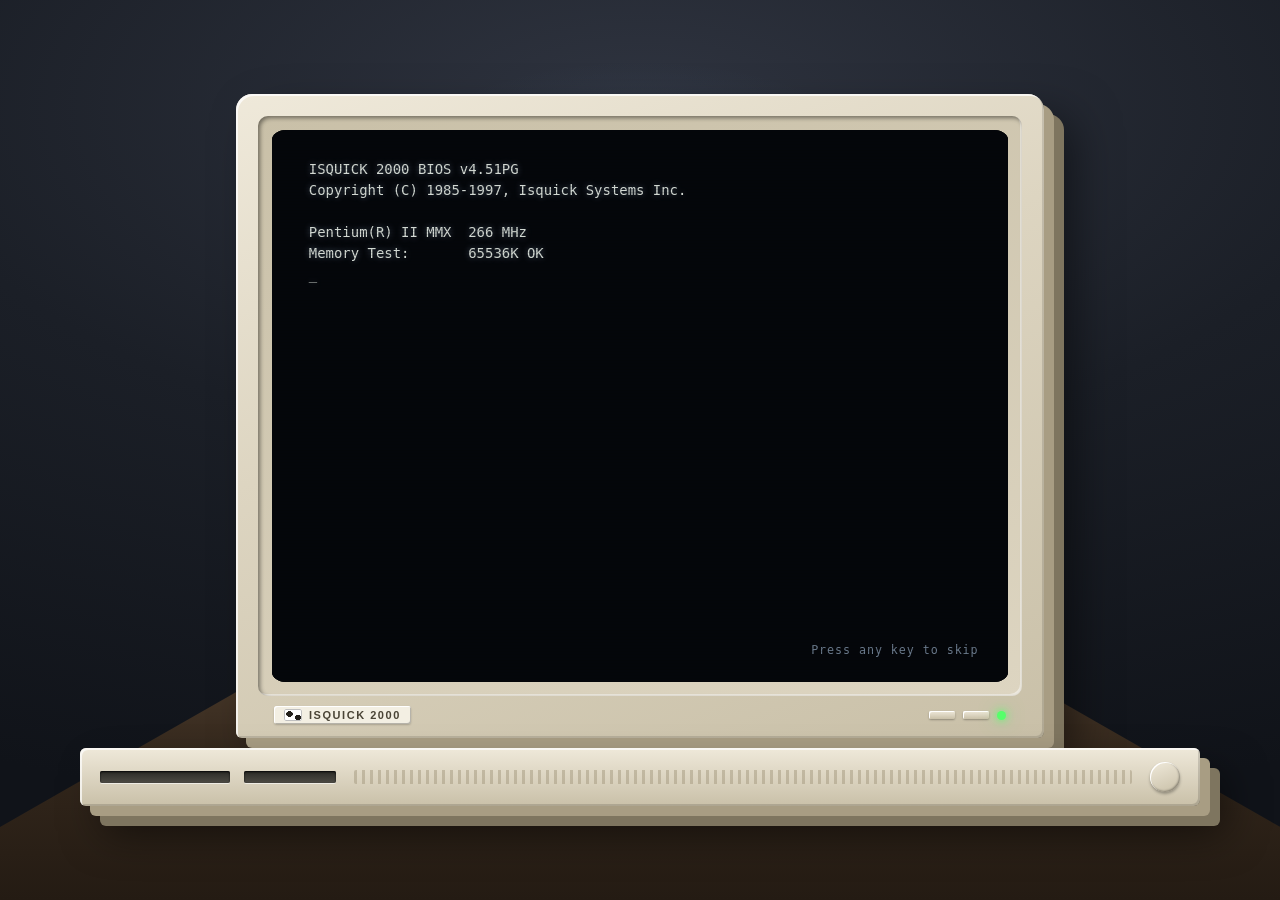
==== commit 162e03e8: "Add monitor brightness knobs and power shutdown dialog Wire the CRT chin buttons to dim/brighten the" ====
--- a/portfolio.html
+++ b/portfolio.html
@@ -73,21 +73,21 @@
 
 			<div class="monitor__chin">
 				<span class="badge"><span class="badge__cow" aria-hidden="true"></span>Isquick 2000</span>
-				<span class="knobs" aria-hidden="true">
-					<span class="knob"></span>
-					<span class="knob"></span>
-					<span class="led"></span>
+				<span class="knobs">
+					<button type="button" class="knob" data-bright="-1" aria-label="Decrease brightness" title="Brightness −"></button>
+					<button type="button" class="knob" data-bright="1" aria-label="Increase brightness" title="Brightness +"></button>
+					<span class="led" aria-hidden="true"></span>
 				</span>
 			</div>
 		</div>
 
-		<div class="case" aria-hidden="true">
-			<span class="drives">
+		<div class="case">
+			<span class="drives" aria-hidden="true">
 				<span class="slot slot--cd"></span>
 				<span class="slot slot--floppy"></span>
 			</span>
-			<span class="vents"></span>
-			<span class="power-btn"></span>
+			<span class="vents" aria-hidden="true"></span>
+			<button type="button" class="power-btn" aria-label="Power" title="Power"></button>
 		</div>
 	</div>
 </div>
@@ -211,12 +211,39 @@
 	</article>
 
 	<article data-id="samples" data-title="Work Samples" data-icon="folder"
-	         data-menu="File|Edit|View|Help" data-status="6 objects|PDF"
+	         data-menu="File|Edit|View|Help" data-status="9 objects|Sorted by most recent"
 	         data-w="560" data-h="450" data-x="170" data-y="52">
 		<h2>Work Samples</h2>
 		<p class="lede">Pages, launch collateral, and writing I produced or directed.</p>
 		<ul class="files">
 			<li>
+				<svg viewBox="0 0 32 32" aria-hidden="true"><use href="#i-globe"/></svg>
+				<div>
+					<h3><a href="https://www.mintlify.com/blog/knowledge-engineer" target="_blank" rel="noopener">Rise of the Knowledge Engineer</a></h3>
+					<p class="meta">Mintlify &middot; Blog post &middot; Sep 16, 2026</p>
+					<p>Explores the emerging discipline of knowledge engineering and how teams maintain
+					structured, accurate context for AI agents and LLMs.</p>
+				</div>
+			</li>
+			<li>
+				<svg viewBox="0 0 32 32" aria-hidden="true"><use href="#i-globe"/></svg>
+				<div>
+					<h3><a href="https://www.mintlify.com/blog/instant-rollbacks" target="_blank" rel="noopener">Announcing Instant Rollbacks</a></h3>
+					<p class="meta">Mintlify &middot; Feature announcement &middot; Aug 31, 2026</p>
+					<p>Launch announcement for Instant Rollbacks, which lets Mintlify Enterprise customers
+					restore a known good deployment in seconds.</p>
+				</div>
+			</li>
+			<li>
+				<svg viewBox="0 0 32 32" aria-hidden="true"><use href="#i-globe"/></svg>
+				<div>
+					<h3><a href="https://www.apollographql.com/blog/expedia-improved-performance-by-moving-from-schema-stitching-to-apollo-federation" target="_blank" rel="noopener">Moving from Schema Stitching to Federation: How Expedia improved performance</a></h3>
+					<p class="meta">Apollo GraphQL &middot; Blog post &middot; Jul 27, 2021</p>
+					<p>Breaks down Expedia Group&#8217;s architectural transition from custom schema stitching to
+					Apollo Federation to scale their graph across distributed teams.</p>
+				</div>
+			</li>
+			<li>
 				<svg viewBox="0 0 32 32" aria-hidden="true"><use href="#i-pdf"/></svg>
 				<div>
 					<h3><a href="/Optimizely%20Rollouts%20Product%20Page.pdf" target="_blank" rel="noopener">Optimizely Rollouts product page</a></h3>
@@ -259,8 +286,6 @@
 				</div>
 			</li>
 		</ul>
-		<p class="note">These files live at the site root on davidisquick.com, so the links resolve once
-		the site is deployed.</p>
 	</article>
 
 	<article data-id="method" data-title="How I Work" data-icon="folder"
--- a/retro.css
+++ b/retro.css
@@ -30,6 +30,7 @@
 	--mono-font: "Lucida Console", "Cascadia Mono", "DejaVu Sans Mono", monospace;
 
 	--taskbar-h: 34px;
+	--screen-brightness: 1;
 }
 
 * { box-sizing: border-box; }
@@ -135,6 +136,8 @@
 	box-shadow:
 		inset 0 0 14px rgba(0, 0, 0, 0.95),
 		inset 0 0 60px rgba(0, 0, 0, 0.7);
+	filter: brightness(var(--screen-brightness));
+	transition: filter 0.18s ease;
 }
 
 .layer {
@@ -219,9 +222,25 @@
 .knob {
 	width: 26px;
 	height: 8px;
+	padding: 0;
+	border: 0;
 	border-radius: 2px;
 	background: linear-gradient(180deg, var(--beige-1), var(--beige-3));
 	box-shadow: inset 1px 1px 0 #fff, 0 1px 2px rgba(0, 0, 0, 0.3);
+	cursor: pointer;
+}
+
+.knob:hover {
+	background: linear-gradient(180deg, #f5f0e2, var(--beige-2));
+}
+
+.knob:active {
+	box-shadow: inset 1px 1px 2px rgba(0, 0, 0, 0.35), inset -1px -1px 0 rgba(255, 255, 255, 0.4);
+}
+
+.knob:focus-visible {
+	outline: 1px dotted #000;
+	outline-offset: 2px;
 }
 
 .led {
@@ -235,6 +254,143 @@
 body.is-on .led {
 	background: #56ff6a;
 	box-shadow: 0 0 8px #56ff6a, 0 0 18px rgba(86, 255, 106, 0.55);
+}
+
+body.is-off .led {
+	background: #1d3b1f;
+	box-shadow: inset 0 0 2px #000;
+}
+
+body.is-off {
+	--screen-brightness: 0 !important;
+}
+
+body.is-off .screen {
+	transition: filter 0.55s ease;
+}
+
+.power-btn {
+	width: 30px;
+	height: 30px;
+	padding: 0;
+	border: 0;
+	border-radius: 50%;
+	background: linear-gradient(160deg, var(--beige-1), var(--beige-3));
+	box-shadow: inset 1px 1px 0 #fff, inset -1px -1px 2px rgba(0, 0, 0, 0.35), 0 2px 3px rgba(0, 0, 0, 0.3);
+	cursor: pointer;
+}
+
+.power-btn:hover {
+	background: linear-gradient(160deg, #f5f0e2, var(--beige-2));
+}
+
+.power-btn:active {
+	box-shadow: inset 2px 2px 3px rgba(0, 0, 0, 0.4), inset -1px -1px 0 rgba(255, 255, 255, 0.35);
+}
+
+.power-btn:focus-visible {
+	outline: 1px dotted #000;
+	outline-offset: 2px;
+}
+
+/* ---------- power / shutdown dialog -------------------------------------- */
+
+.power-modal {
+	position: fixed;
+	inset: 0;
+	z-index: 200;
+	display: flex;
+	align-items: center;
+	justify-content: center;
+	padding: 24px;
+	background: rgba(0, 0, 0, 0.28);
+}
+
+.power-modal[hidden] { display: none !important; }
+
+.power-modal__dialog {
+	width: min(360px, 92vw);
+	background: var(--face);
+	box-shadow:
+		1px 1px 0 var(--face-hi),
+		-1px -1px 0 var(--face-dk),
+		2px 2px 0 var(--face-lt),
+		-2px -2px 0 var(--face-sh),
+		8px 10px 24px rgba(0, 0, 0, 0.45);
+	font-family: var(--ui-font);
+	color: #000;
+}
+
+.power-modal__bar {
+	display: flex;
+	align-items: center;
+	justify-content: space-between;
+	gap: 8px;
+	padding: 4px 5px 4px 8px;
+	background: linear-gradient(90deg, var(--title-a), var(--title-b));
+	color: #fff;
+	font-size: 12px;
+	font-weight: 700;
+}
+
+.power-modal__body {
+	padding: 16px 18px 14px;
+	font-size: 13px;
+	line-height: 1.45;
+}
+
+.power-modal__body > p {
+	margin: 0 0 12px;
+}
+
+.power-modal__options {
+	display: flex;
+	flex-direction: column;
+	gap: 8px;
+	margin: 0 0 16px;
+}
+
+.power-modal__options label {
+	display: flex;
+	align-items: center;
+	gap: 8px;
+	cursor: pointer;
+}
+
+.power-modal__actions {
+	display: flex;
+	justify-content: flex-end;
+	gap: 8px;
+}
+
+.safe-off {
+	position: absolute;
+	inset: 0;
+	z-index: 55;
+	display: flex;
+	align-items: center;
+	justify-content: center;
+	padding: 24px;
+	background: #000;
+	color: #c0c0c0;
+	font-family: var(--ui-font);
+	font-size: 18px;
+	text-align: center;
+	letter-spacing: 0.02em;
+}
+
+.safe-off[hidden] { display: none !important; }
+
+.safe-off strong {
+	display: block;
+	margin-bottom: 8px;
+	color: #fff;
+	font-weight: 700;
+}
+
+.safe-off span {
+	font-size: 13px;
+	color: #8a8a8a;
 }
 
 .case {
@@ -278,14 +434,6 @@
 	border-radius: 2px;
 	background: repeating-linear-gradient(90deg, var(--beige-4) 0 3px, transparent 3px 8px);
 	opacity: 0.55;
-}
-
-.power-btn {
-	width: 30px;
-	height: 30px;
-	border-radius: 50%;
-	background: linear-gradient(160deg, var(--beige-1), var(--beige-3));
-	box-shadow: inset 1px 1px 0 #fff, inset -1px -1px 2px rgba(0, 0, 0, 0.35), 0 2px 3px rgba(0, 0, 0, 0.3);
 }
 
 /* ==========================================================================
@@ -633,6 +781,151 @@
 
 a.btn95:hover { color: #000; }
 
+/* ---------- hamster dance ----------------------------------------------- */
+
+.hamster-dance {
+	position: relative;
+	display: flex;
+	flex-direction: column;
+	gap: 8px;
+	min-height: 100%;
+	margin: -10px;
+	padding: 10px;
+	color: #101010;
+	overflow: hidden;
+	isolation: isolate;
+}
+
+.hamster-dance::before {
+	content: "";
+	position: absolute;
+	inset: 0;
+	z-index: -1;
+	background:
+		repeating-linear-gradient(
+			45deg,
+			#ff39c4 0 12px,
+			#39ff14 12px 24px,
+			#00e5ff 24px 36px,
+			#ffe600 36px 48px
+		);
+}
+
+.hamster-dance.is-dancing::before {
+	animation: hamster-bg 0.9s steps(4, end) infinite;
+}
+
+.hamster-dance__marquee {
+	margin: 0;
+	padding: 4px 0;
+	overflow: hidden;
+	white-space: nowrap;
+	background: #000;
+	color: #ffe600;
+	font-family: "Courier New", Courier, monospace;
+	font-size: 12px;
+	font-weight: bold;
+	letter-spacing: 0.04em;
+	border: 2px solid #fff;
+	box-shadow: inset 0 0 0 1px #ff39c4;
+	flex: none;
+}
+
+.hamster-dance__marquee span {
+	display: inline-block;
+	padding-left: 100%;
+	animation: hamster-marquee 14s linear infinite;
+}
+
+.hamster-dance__stage {
+	display: grid;
+	grid-template-columns: repeat(4, 1fr);
+	gap: 6px;
+	padding: 8px;
+	background: rgba(255, 255, 255, 0.82);
+	border: 2px solid #000;
+	box-shadow: inset 2px 2px 0 #fff, inset -2px -2px 0 #808080;
+	cursor: pointer;
+	flex: 1 1 auto;
+	min-height: 0;
+	max-height: 260px;
+}
+
+.hamster {
+	display: flex;
+	align-items: center;
+	justify-content: center;
+	min-height: 0;
+	background: #fff8dc;
+	border: 1px solid #6b3f14;
+}
+
+.hamster svg {
+	width: 70%;
+	height: 70%;
+	max-height: 56px;
+	overflow: visible;
+}
+
+.hamster-dance.is-dancing .hamster--a { animation: hamster-bounce 0.42s ease-in-out infinite; }
+.hamster-dance.is-dancing .hamster--b { animation: hamster-spin 0.7s linear infinite; }
+.hamster-dance.is-dancing .hamster--c { animation: hamster-wiggle 0.35s ease-in-out infinite alternate; }
+.hamster-dance.is-dancing .hamster--d { animation: hamster-hop 0.5s ease-in-out infinite; }
+
+.hamster-dance__controls {
+	margin: 0;
+	padding: 8px;
+	border: 2px solid #000;
+	border-bottom: 0;
+	background: var(--face);
+	flex: none;
+}
+
+.hamster-dance__caption {
+	margin: 0;
+	padding: 8px 10px;
+	background: #fff;
+	border: 2px solid #000;
+	font-size: 12px;
+	line-height: 1.45;
+	flex: none;
+}
+
+@keyframes hamster-bg {
+	0% { filter: hue-rotate(0deg) saturate(1.15); }
+	25% { filter: hue-rotate(50deg) saturate(1.3); }
+	50% { filter: hue-rotate(110deg) saturate(1.15); }
+	75% { filter: hue-rotate(180deg) saturate(1.25); }
+	100% { filter: hue-rotate(0deg) saturate(1.15); }
+}
+
+@keyframes hamster-marquee {
+	0% { transform: translateX(0); }
+	100% { transform: translateX(-100%); }
+}
+
+@keyframes hamster-bounce {
+	0%, 100% { transform: translateY(0) scale(1); }
+	50% { transform: translateY(-8px) scale(1.06); }
+}
+
+@keyframes hamster-spin {
+	0% { transform: rotate(-12deg) scale(1); }
+	50% { transform: rotate(12deg) scale(1.08); }
+	100% { transform: rotate(-12deg) scale(1); }
+}
+
+@keyframes hamster-wiggle {
+	from { transform: translateX(-5px) rotate(-8deg); }
+	to { transform: translateX(5px) rotate(8deg); }
+}
+
+@keyframes hamster-hop {
+	0%, 100% { transform: translateY(0) rotate(0deg); }
+	25% { transform: translateY(-10px) rotate(-10deg); }
+	75% { transform: translateY(-3px) rotate(8deg); }
+}
+
 .pdf-frame {
 	width: 100%;
 	height: min(560px, 60vh);
@@ -789,6 +1082,11 @@
 
 .startmenu__rail {
 	width: 26px;
+	flex: none;
+	display: flex;
+	align-items: flex-end;
+	justify-content: center;
+	overflow: hidden;
 	background: linear-gradient(180deg, #000082, #1084d0);
 	color: #fff;
 }
@@ -800,6 +1098,7 @@
 	padding: 10px 4px;
 	font-size: 15px;
 	letter-spacing: 0.08em;
+	line-height: 1;
 }
 
 .startmenu__rail b i { font-style: normal; color: #ffd34d; }
@@ -860,6 +1159,41 @@
 body.is-compact .icon svg { width: 28px; height: 28px; }
 body.is-compact .win__bar { cursor: default; }
 
+/*
+ * Start menu is nearly as tall as the CRT desktop on phones. Without a
+ * height cap its top (and the blue Isquick rail) gets clipped by
+ * .screen { overflow: hidden; border-radius: … }.
+ */
+body.is-compact .startmenu {
+	left: 4px;
+	width: min(236px, calc(100% - 10px));
+	max-height: calc(100% - var(--taskbar-h) - 14px);
+	overflow: hidden;
+}
+
+body.is-compact .startmenu ul {
+	min-height: 0;
+	overflow-x: hidden;
+	overflow-y: auto;
+}
+
+body.is-compact .startmenu button,
+body.is-compact .startmenu a {
+	gap: 7px;
+	padding: 4px 7px;
+	font-size: 12px;
+}
+
+body.is-compact .startmenu svg { width: 18px; height: 18px; }
+
+body.is-compact .startmenu__rail { width: 22px; }
+
+body.is-compact .startmenu__rail b {
+	padding: 8px 2px;
+	font-size: 12px;
+	letter-spacing: 0.06em;
+}
+
 @media (max-width: 720px) {
 	.case { padding: 10px 12px; }
 	.slot--cd { display: none; }
@@ -873,6 +1207,15 @@
 	.crt::after { animation: none; }
 	.boot__text::after { animation: none; }
 	.splash__fill { transition: none; }
+	.screen { transition: none; }
+	.hamster-dance.is-dancing::before,
+	.hamster-dance__marquee span,
+	.hamster-dance.is-dancing .hamster--a,
+	.hamster-dance.is-dancing .hamster--b,
+	.hamster-dance.is-dancing .hamster--c,
+	.hamster-dance.is-dancing .hamster--d {
+		animation: none;
+	}
 }
 
 .noscript {
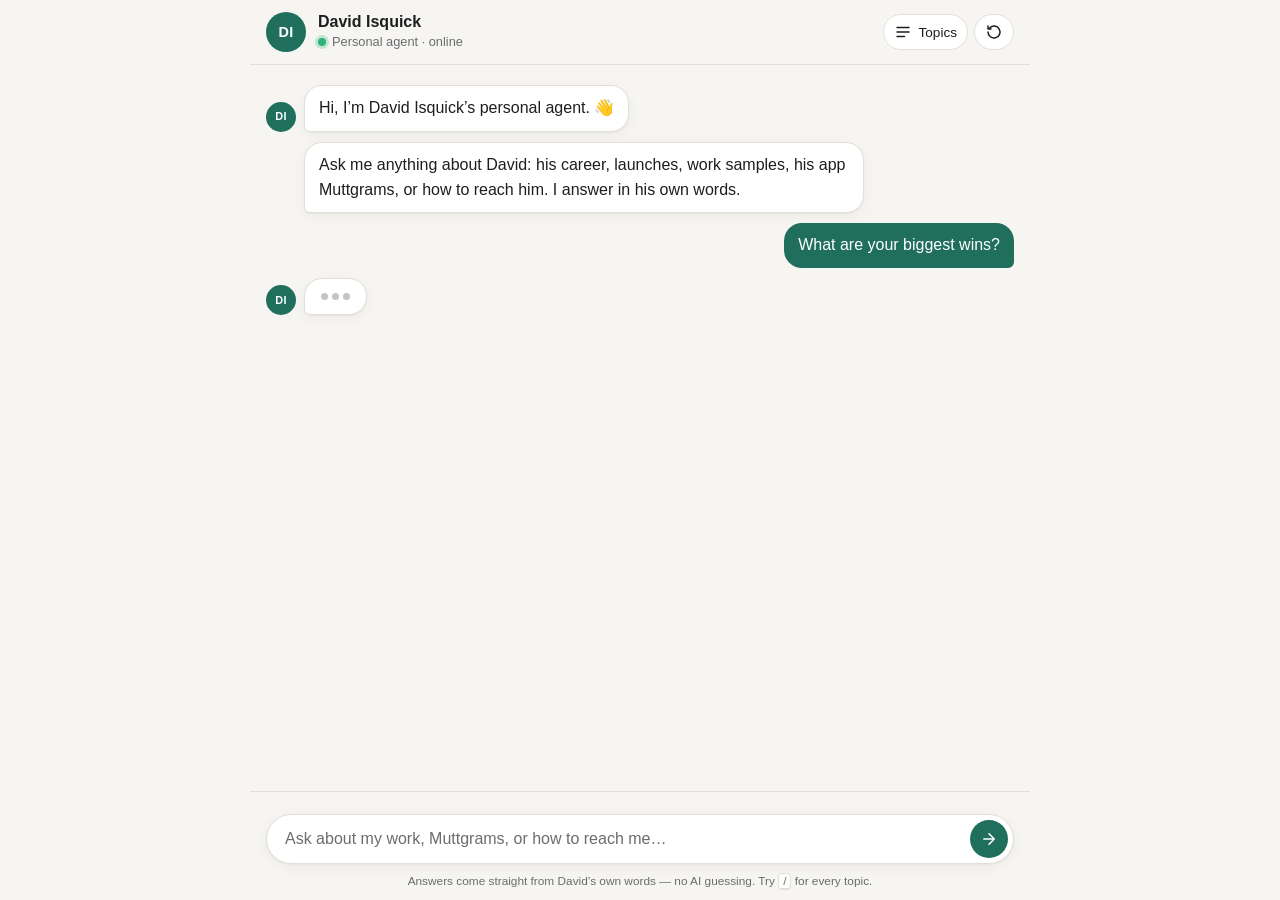
==== commit 239f56e0: "Turn the site into a chat-style personal agent The home page is now a chat with David's agent. It an" ====
--- a/portfolio.html
+++ b/portfolio.html
@@ -4,367 +4,12 @@
 <meta charset="UTF-8">
 <meta name="viewport" content="width=device-width, initial-scale=1">
 <title>Portfolio — David Isquick</title>
-<meta name="description" content="Product marketing work by David Isquick: GTM launches and programs at Mintlify, Roblox, Apollo GraphQL, Optimizely, and Facebook.">
-
-<link rel="canonical" href="https://www.davidisquick.com/portfolio" />
-<link rel="icon" href="data:image/svg+xml,<svg xmlns='http://www.w3.org/2000/svg' viewBox='0 0 32 32'><rect width='32' height='32' fill='%23008080'/><rect x='4' y='6' width='24' height='16' rx='1' fill='%23ded9ca'/><rect x='6' y='8' width='20' height='12' fill='%232a6fb0'/><rect x='12' y='23' width='8' height='3' fill='%23ded9ca'/></svg>">
-
-<meta property="og:type" content="website" />
-<meta property="og:title" content="Portfolio — David Isquick" />
-<meta property="og:description" content="GTM launches and programs at Mintlify, Roblox, Apollo GraphQL, Optimizely, and Facebook." />
-<meta property="og:url" content="https://www.davidisquick.com/portfolio" />
-<meta property="og:site_name" content="David Isquick" />
-<meta property="og:image" content="https://www.davidisquick.com/opengraph.jpg" />
-<meta property="og:locale" content="en_US" />
-
-<link rel="stylesheet" href="retro.css">
-
-<script async src="https://www.googletagmanager.com/gtag/js?id=G-Y3Y4WD82JZ"></script>
-<script>
-  window.dataLayer = window.dataLayer || [];
-  function gtag(){dataLayer.push(arguments);}
-  gtag('js', new Date());
-  gtag('config', 'G-Y3Y4WD82JZ');
-</script>
+<link rel="canonical" href="https://www.davidisquick.com/#portfolio" />
+<meta name="robots" content="noindex, follow">
+<meta http-equiv="refresh" content="0; url=/#portfolio">
+<script>window.location.replace("/#portfolio");</script>
 </head>
-<body data-page="portfolio">
-
-<h1 class="visually-hidden">Portfolio — David Isquick</h1>
-
-<noscript>
-	<div class="noscript">
-		<h2>Portfolio — David Isquick</h2>
-		<p><strong>Mintlify.</strong> GTM launch framework with tiering models and lifecycle milestones;
-		positioning and keynote content for tier-1 campaigns including the 2026 State of Knowledge Report;
-		messaging and GTM for the AI pricing rollout.</p>
-		<p><strong>Roblox.</strong> GTM for the generative AI suite including the AI Assistant, with 3X
-		year-over-year adoption growth; RDC Creator Keynote content strategy at a record 98% satisfaction.</p>
-		<p><strong>Apollo GraphQL.</strong> Enterprise GTM motion, pitch deck, and outreach sequences that
-		drove 4X revenue in two years; GraphQL Summit as the top pipeline driver.</p>
-		<p><strong>Optimizely.</strong> Launched Optimizely Rollouts and grew it 619% year over year;
-		first developer marketing hire.</p>
-		<p><strong>Facebook.</strong> Grew Facebook Analytics past 800K users; launched Facebook Spaces.</p>
-		<p><a href="index.html">Home</a> &middot; <a href="resume.pdf">Resume (PDF)</a></p>
-	</div>
-</noscript>
-
-<div class="scene">
-	<div class="rig">
-		<div class="monitor">
-			<div class="monitor__bezel">
-				<div class="screen">
-
-					<section class="layer boot" id="boot" aria-label="System startup">
-						<pre class="boot__text" id="boot-text"></pre>
-						<p class="boot__skip">Press any key to skip</p>
-					</section>
-
-					<section class="layer splash" id="splash" hidden aria-label="Loading">
-						<p class="splash__logo">Isquick<span>96</span></p>
-						<p class="splash__sub">Product Marketing Edition</p>
-						<div class="splash__bar"><div class="splash__fill" id="splash-fill"></div></div>
-					</section>
-
-					<section class="layer desktop" id="desktop" hidden aria-label="Desktop"></section>
-
-					<div class="crt" aria-hidden="true"></div>
-				</div>
-			</div>
-
-			<div class="monitor__chin">
-				<span class="badge"><span class="badge__cow" aria-hidden="true"></span>Isquick 2000</span>
-				<span class="knobs">
-					<button type="button" class="knob" data-bright="-1" aria-label="Decrease brightness" title="Brightness −"></button>
-					<button type="button" class="knob" data-bright="1" aria-label="Increase brightness" title="Brightness +"></button>
-					<span class="led" aria-hidden="true"></span>
-				</span>
-			</div>
-		</div>
-
-		<div class="case">
-			<span class="drives" aria-hidden="true">
-				<span class="slot slot--cd"></span>
-				<span class="slot slot--floppy"></span>
-			</span>
-			<span class="vents" aria-hidden="true"></span>
-			<button type="button" class="power-btn" aria-label="Power" title="Power"></button>
-		</div>
-	</div>
-</div>
-
-<!-- ---------- desktop icons ---------- -->
-<ul id="icons-source" hidden>
-	<li data-icon="home" data-label="Home" data-href="index.html"></li>
-	<li data-icon="case" data-label="Portfolio" data-window="portfolio"></li>
-	<li data-icon="pdf" data-label="Resume.pdf" data-window="resume"></li>
-	<li data-icon="folder" data-label="Work Samples" data-window="samples"></li>
-	<li data-icon="folder" data-label="How I Work" data-window="method"></li>
-	<li data-icon="globe" data-label="Find Me Online" data-window="contact"></li>
-</ul>
-
-<!-- ---------- start menu ---------- -->
-<ul id="startmenu-source" hidden>
-	<li data-icon="home" data-label="Home" data-href="index.html"></li>
-	<li data-icon="case" data-label="Portfolio" data-window="portfolio"></li>
-	<li data-icon="pdf" data-label="Resume" data-window="resume"></li>
-	<li data-icon="folder" data-label="Work Samples" data-window="samples"></li>
-	<li data-icon="folder" data-label="How I Work" data-window="method"></li>
-	<li data-icon="floppy" data-label="Download Resume (PDF)" data-href="resume.pdf" data-external></li>
-</ul>
-
-<!-- ---------- window contents ---------- -->
-<div id="windows-source" hidden>
-
-	<article data-id="portfolio" data-title="Portfolio" data-icon="case" data-open data-max
-	         data-menu="File|Edit|View|Help" data-status="5 objects|Sorted by most recent"
-	         data-w="760" data-h="580" data-x="130" data-y="24">
-		<h2>Portfolio</h2>
-		<p class="kicker">Launches, narratives, and the teams behind them</p>
-		<p class="lede">Twelve-plus years of product marketing across AI, developer platforms, and enterprise
-		SaaS. Each folder below is a program I owned end to end &#8212; positioning through to the sales motion.</p>
-
-		<ul class="files">
-			<li>
-				<svg viewBox="0 0 32 32" aria-hidden="true"><use href="#i-folder"/></svg>
-				<div>
-					<h3>Mintlify &#8212; Launch framework and AI pricing narrative</h3>
-					<p class="meta">Principal Product Marketer &middot; Aug 2026 &ndash; Present</p>
-					<p>Built the GTM launch framework from scratch, introducing tiering models and lifecycle
-					milestones so PM and PMM run launches the same way every time. Led positioning, keynote
-					content, and multi-channel marketing for tier-1 campaigns including the 2026 State of
-					Knowledge Report, and defined the positioning pillars and GTM strategy behind the new AI
-					pricing rollout. Stood up enterprise sales enablement and analyst briefings, and kicked off
-					Win/Loss research and buyer journey gap assessments.</p>
-					<p class="tags"><span class="tag">Launch tiering</span><span class="tag">AI pricing</span><span class="tag">Analyst relations</span><span class="tag">Enablement</span></p>
-				</div>
-			</li>
-
-			<li>
-				<svg viewBox="0 0 32 32" aria-hidden="true"><use href="#i-folder"/></svg>
-				<div>
-					<h3>Roblox &#8212; Generative AI suite and the creator ecosystem</h3>
-					<p class="meta">Head of Product Marketing, Creator and AI &middot; Apr 2023 &ndash; Jul 2026</p>
-					<p>Orchestrated GTM for Roblox&#8217;s generative AI suite, including the launch of the AI
-					Assistant, and grew product adoption 3X year over year. Directly managed a team of four PMMs
-					covering messaging, naming, and product insights across the end-to-end creator ecosystem:
-					Creation Tools, Engine, and Analytics. Ran content strategy for the RDC Creator Keynote,
-					which hit a record 98% satisfaction rate.</p>
-					<p class="tags"><span class="tag">Generative AI</span><span class="tag">3X adoption</span><span class="tag">Keynote strategy</span><span class="tag">Team of 4</span></p>
-				</div>
-			</li>
-
-			<li>
-				<svg viewBox="0 0 32 32" aria-hidden="true"><use href="#i-folder"/></svg>
-				<div>
-					<h3>Apollo GraphQL &#8212; Enterprise GTM and 4X revenue</h3>
-					<p class="meta">Director of Product Marketing &middot; Dec 2020 &ndash; Dec 2022</p>
-					<p>Developed the enterprise go-to-market motion and messaging alongside sales leadership,
-					creating the pitch deck and outreach sequences that drove 4X revenue in two years. Built the
-					PMM function with four direct reports across messaging, launches, competitive analysis, and
-					enablement. Created the ideal customer profile and an account-based marketing strategy with
-					marketing ops to prioritize the highest-propensity accounts, and led content for GraphQL
-					Summit &#8212; the single largest pipeline driver of any marketing activity.</p>
-					<p class="tags"><span class="tag">Enterprise GTM</span><span class="tag">4X revenue</span><span class="tag">ICP &amp; ABM</span><span class="tag">GraphQL Summit</span></p>
-				</div>
-			</li>
-
-			<li>
-				<svg viewBox="0 0 32 32" aria-hidden="true"><use href="#i-folder"/></svg>
-				<div>
-					<h3>Optimizely &#8212; Rollouts freemium launch and developer GTM</h3>
-					<p class="meta">Director, then Senior Manager, Product Marketing &middot; May 2017 &ndash; Nov 2020</p>
-					<p>As the first developer-focused marketing hire, built the developer go-to-market strategy
-					across blog, content, and events. Launched the freemium product Optimizely Rollouts in 2019
-					and grew it 619% year over year, then drove adoption up another 57% through content, nurture,
-					and A/B testing. Later led a team of PMMs on integrated pipeline campaigns, owned content for
-					the 2020 conferences attended by 4,000+ prospects, and built the GTM plan for strategic AWS
-					and Microsoft integrations.</p>
-					<p class="tags"><span class="tag">Freemium launch</span><span class="tag">619% growth</span><span class="tag">Developer marketing</span><span class="tag">Partner GTM</span></p>
-				</div>
-			</li>
-
-			<li>
-				<svg viewBox="0 0 32 32" aria-hidden="true"><use href="#i-folder"/></svg>
-				<div>
-					<h3>Facebook &#8212; Analytics to 800K users, and a VR first</h3>
-					<p class="meta">Product Marketing Manager, Developer Marketing &middot; Nov 2012 &ndash; Apr 2017</p>
-					<p>Brought Facebook Analytics to market and grew it past 800K users through webinars, email,
-					social, blogs, events, whitepapers, press and analyst briefings, the product website, and ads.
-					Also brought Facebook Spaces to market, Facebook&#8217;s first social VR app. Earlier, as a
-					Client Solutions Manager, led ad strategy for top travel clients and grew the leading travel
-					client&#8217;s spend by over $7M year over year.</p>
-					<p class="tags"><span class="tag">800K users</span><span class="tag">Social VR launch</span><span class="tag">Developer marketing</span></p>
-				</div>
-			</li>
-		</ul>
-
-		<h3>Also launched</h3>
-		<p>Optimizely Performance Edge &middot; Messenger Platform &middot; Facebook Spaces &middot;
-		Optimizely Rollouts &middot; Facebook Analytics</p>
-
-		<h3>Conferences</h3>
-		<p>GraphQL Summit (Apollo GraphQL) &middot; RDC Creator Keynote (Roblox) &middot;
-		Opticon and Test and Learn (Optimizely) &middot; F8 (Facebook)</p>
-
-		<p class="note">Open the Work Samples folder for pages, collateral, and writing, or
-		<a href="resume.pdf">read the resume</a>.</p>
-	</article>
-
-	<article data-id="samples" data-title="Work Samples" data-icon="folder"
-	         data-menu="File|Edit|View|Help" data-status="9 objects|Sorted by most recent"
-	         data-w="560" data-h="450" data-x="170" data-y="52">
-		<h2>Work Samples</h2>
-		<p class="lede">Pages, launch collateral, and writing I produced or directed.</p>
-		<ul class="files">
-			<li>
-				<svg viewBox="0 0 32 32" aria-hidden="true"><use href="#i-globe"/></svg>
-				<div>
-					<h3><a href="https://www.mintlify.com/blog/knowledge-engineer" target="_blank" rel="noopener">Rise of the Knowledge Engineer</a></h3>
-					<p class="meta">Mintlify &middot; Blog post &middot; Sep 16, 2026</p>
-					<p>Explores the emerging discipline of knowledge engineering and how teams maintain
-					structured, accurate context for AI agents and LLMs.</p>
-				</div>
-			</li>
-			<li>
-				<svg viewBox="0 0 32 32" aria-hidden="true"><use href="#i-globe"/></svg>
-				<div>
-					<h3><a href="https://www.mintlify.com/blog/instant-rollbacks" target="_blank" rel="noopener">Announcing Instant Rollbacks</a></h3>
-					<p class="meta">Mintlify &middot; Feature announcement &middot; Aug 31, 2026</p>
-					<p>Launch announcement for Instant Rollbacks, which lets Mintlify Enterprise customers
-					restore a known good deployment in seconds.</p>
-				</div>
-			</li>
-			<li>
-				<svg viewBox="0 0 32 32" aria-hidden="true"><use href="#i-globe"/></svg>
-				<div>
-					<h3><a href="https://www.apollographql.com/blog/expedia-improved-performance-by-moving-from-schema-stitching-to-apollo-federation" target="_blank" rel="noopener">Moving from Schema Stitching to Federation: How Expedia improved performance</a></h3>
-					<p class="meta">Apollo GraphQL &middot; Blog post &middot; Jul 27, 2021</p>
-					<p>Breaks down Expedia Group&#8217;s architectural transition from custom schema stitching to
-					Apollo Federation to scale their graph across distributed teams.</p>
-				</div>
-			</li>
-			<li>
-				<svg viewBox="0 0 32 32" aria-hidden="true"><use href="#i-pdf"/></svg>
-				<div>
-					<h3><a href="/Optimizely%20Rollouts%20Product%20Page.pdf" target="_blank" rel="noopener">Optimizely Rollouts product page</a></h3>
-					<p class="meta">Optimizely &middot; Product page</p>
-				</div>
-			</li>
-			<li>
-				<svg viewBox="0 0 32 32" aria-hidden="true"><use href="#i-pdf"/></svg>
-				<div>
-					<h3><a href="/Optimizely%20Home%20Page.pdf" target="_blank" rel="noopener">Optimizely home page</a></h3>
-					<p class="meta">Optimizely &middot; Homepage messaging</p>
-				</div>
-			</li>
-			<li>
-				<svg viewBox="0 0 32 32" aria-hidden="true"><use href="#i-pdf"/></svg>
-				<div>
-					<h3><a href="/Whitepaper_Getting_Started_with_Product_Experimentation.pdf" target="_blank" rel="noopener">Getting Started with Product Experimentation</a></h3>
-					<p class="meta">Optimizely &middot; Whitepaper</p>
-				</div>
-			</li>
-			<li>
-				<svg viewBox="0 0 32 32" aria-hidden="true"><use href="#i-pdf"/></svg>
-				<div>
-					<h3><a href="/stop_launching_start_rolling_out.pdf" target="_blank" rel="noopener">Stop Launching, Start Rolling Out</a></h3>
-					<p class="meta">Blog post</p>
-				</div>
-			</li>
-			<li>
-				<svg viewBox="0 0 32 32" aria-hidden="true"><use href="#i-pdf"/></svg>
-				<div>
-					<h3><a href="/Facebook%20Analytics%20Home%20Page.pdf" target="_blank" rel="noopener">Facebook Analytics home page</a></h3>
-					<p class="meta">Facebook &middot; Product page</p>
-				</div>
-			</li>
-			<li>
-				<svg viewBox="0 0 32 32" aria-hidden="true"><use href="#i-pdf"/></svg>
-				<div>
-					<h3><a href="/Optimizely%20Getting%20Started%20with%20Product%20Experimentation.pdf" target="_blank" rel="noopener">Getting Started with Product Experimentation</a></h3>
-					<p class="meta">Optimizely &middot; Guide</p>
-				</div>
-			</li>
-		</ul>
-	</article>
-
-	<article data-id="method" data-title="How I Work" data-icon="folder"
-	         data-menu="File|Edit|View|Help" data-status="Ready|4 notes"
-	         data-w="520" data-h="430" data-x="190" data-y="70">
-		<h2>How I Work</h2>
-		<p class="lede">The pattern underneath the launches above.</p>
-		<h3>Start with the buyer, not the feature</h3>
-		<p>Ideal customer profile first, then messaging. At Apollo that meant an ICP and ABM strategy built with
-		marketing ops before a single sequence went out.</p>
-		<h3>Make launches repeatable</h3>
-		<p>Tiering models and lifecycle milestones turn launches from heroics into a process PM and PMM can run
-		together, which is what the Mintlify framework is for.</p>
-		<h3>Developers notice when you respect them</h3>
-		<p>Freemium products, honest docs, and real technical content beat campaign volume. Rollouts grew 619%
-		year over year on that premise.</p>
-		<h3>Enable the people who carry the story</h3>
-		<p>Pitch decks, sequences, and analyst briefings are where positioning either survives contact with the
-		market or quietly dies.</p>
-	</article>
-
-	<article data-id="resume" data-title="Resume.pdf" data-icon="pdf"
-	         data-menu="File|View|Help" data-status="resume.pdf|2 pages|PDF"
-	         data-w="680" data-h="560" data-x="220" data-y="46">
-		<h2>Resume</h2>
-		<div class="toolbar">
-			<a class="btn95" href="resume.pdf" download>Download PDF</a>
-			<a class="btn95" href="resume.pdf" target="_blank" rel="noopener">Open in new tab</a>
-		</div>
-		<iframe class="pdf-frame" src="resume.pdf#view=FitH" title="David Isquick resume, PDF preview"></iframe>
-		<p class="note">Preview not loading? <a href="resume.pdf">Open the PDF directly</a>.</p>
-	</article>
-
-	<article data-id="contact" data-title="Find Me Online" data-icon="globe"
-	         data-menu="File|Edit|Go|Help" data-status="4 shortcuts|Connected"
-	         data-w="440" data-h="380" data-x="300" data-y="130">
-		<h2>Find Me Online</h2>
-		<p>Happy to talk positioning, developer marketing, or how to make an AI launch land.</p>
-		<ul class="files">
-			<li>
-				<svg viewBox="0 0 32 32" aria-hidden="true"><use href="#i-mail"/></svg>
-				<div>
-					<h3><a href="mailto:david.isquick@gmail.com">david.isquick@gmail.com</a></h3>
-					<p class="meta">Email</p>
-				</div>
-			</li>
-			<li>
-				<svg viewBox="0 0 32 32" aria-hidden="true"><use href="#i-globe"/></svg>
-				<div>
-					<h3><a href="https://www.linkedin.com/in/davidisquick" target="_blank" rel="noopener">linkedin.com/in/davidisquick</a></h3>
-					<p class="meta">LinkedIn</p>
-				</div>
-			</li>
-			<li>
-				<svg viewBox="0 0 32 32" aria-hidden="true"><use href="#i-globe"/></svg>
-				<div>
-					<h3><a href="https://github.com/isquick82" target="_blank" rel="noopener">github.com/isquick82</a></h3>
-					<p class="meta">GitHub</p>
-				</div>
-			</li>
-			<li>
-				<svg viewBox="0 0 32 32" aria-hidden="true"><use href="#i-globe"/></svg>
-				<div>
-					<h3><a href="https://twitter.com/isquick" target="_blank" rel="noopener">twitter.com/isquick</a></h3>
-					<p class="meta">Twitter</p>
-				</div>
-			</li>
-			<li>
-				<svg viewBox="0 0 32 32" aria-hidden="true"><use href="#i-globe"/></svg>
-				<div>
-					<h3><a href="https://stackoverflow.com/users/1480751/david-isquick" target="_blank" rel="noopener">Stack Overflow</a></h3>
-					<p class="meta">Stack Overflow</p>
-				</div>
-			</li>
-		</ul>
-	</article>
-
-</div>
-
-<script src="desktop.js"></script>
+<body>
+<p>The portfolio now lives on the home page. <a href="/#portfolio">Go to David Isquick&#8217;s portfolio</a>.</p>
 </body>
 </html>
